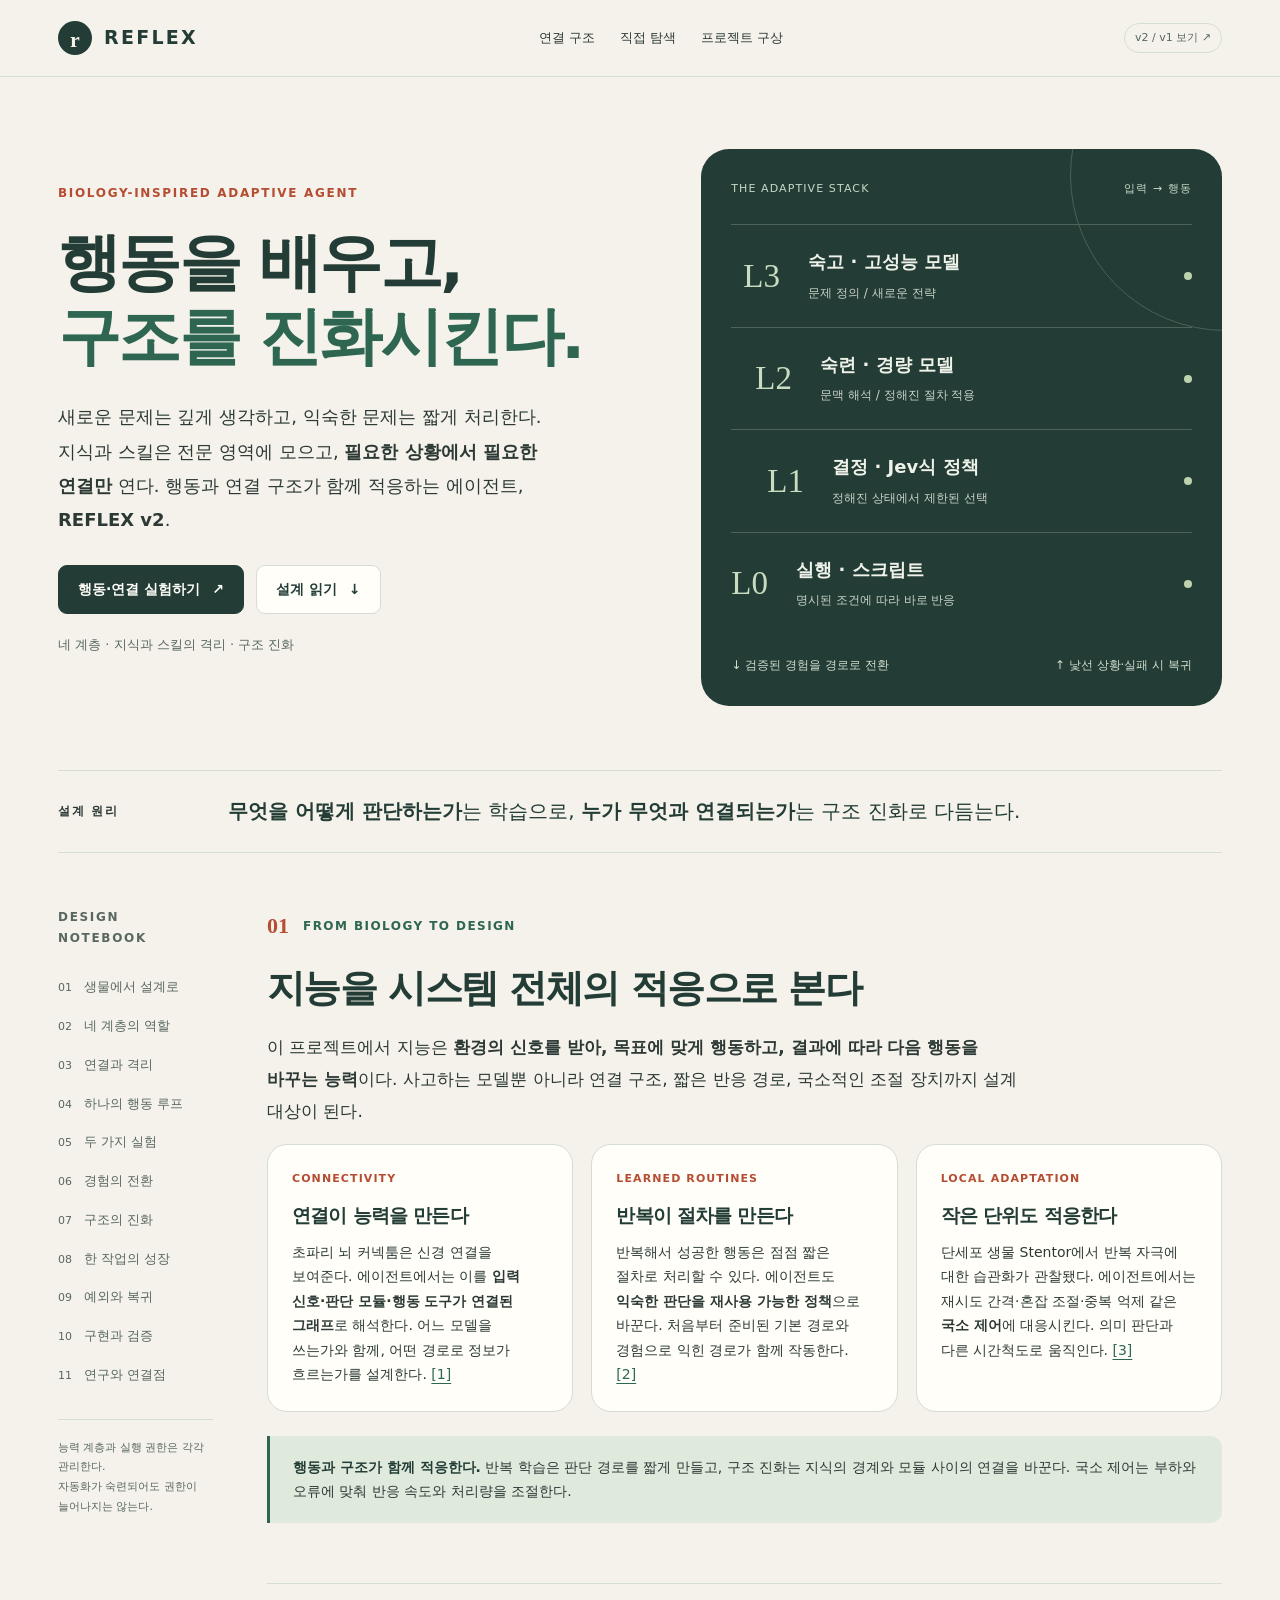
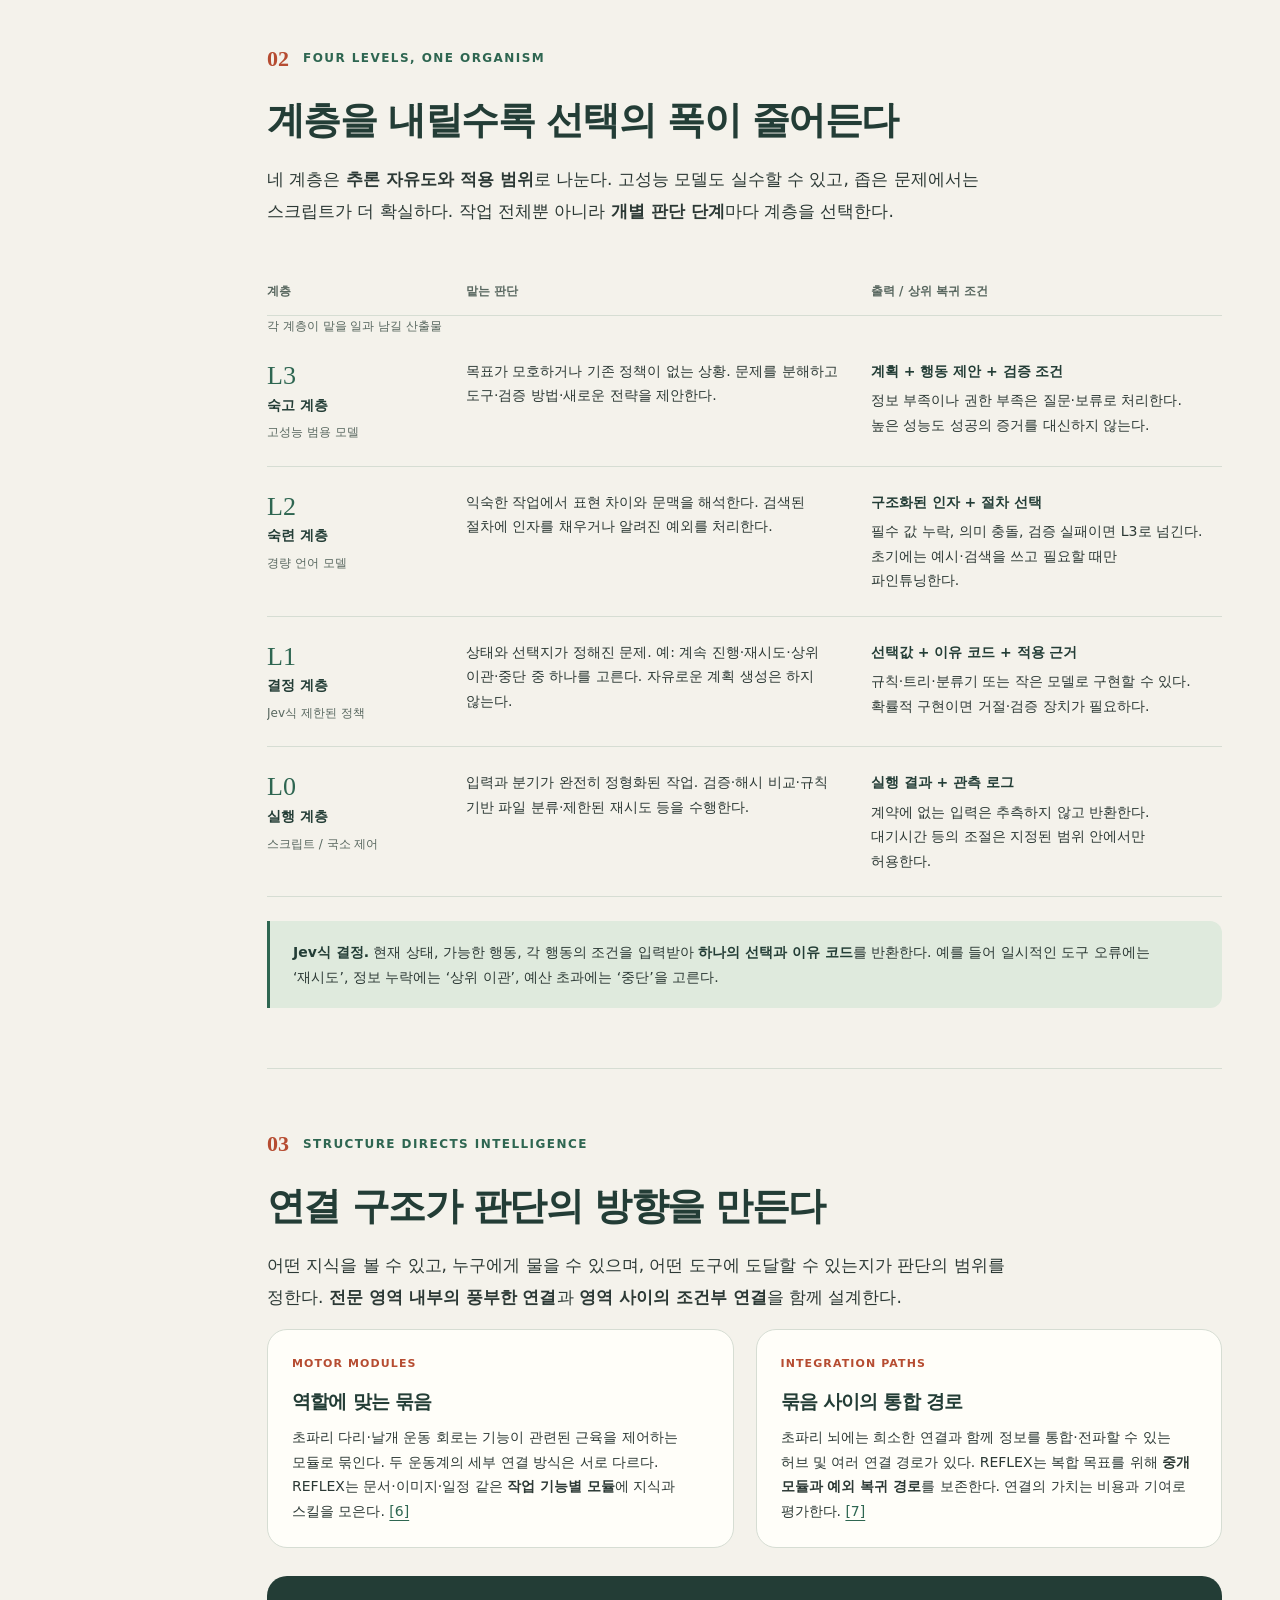
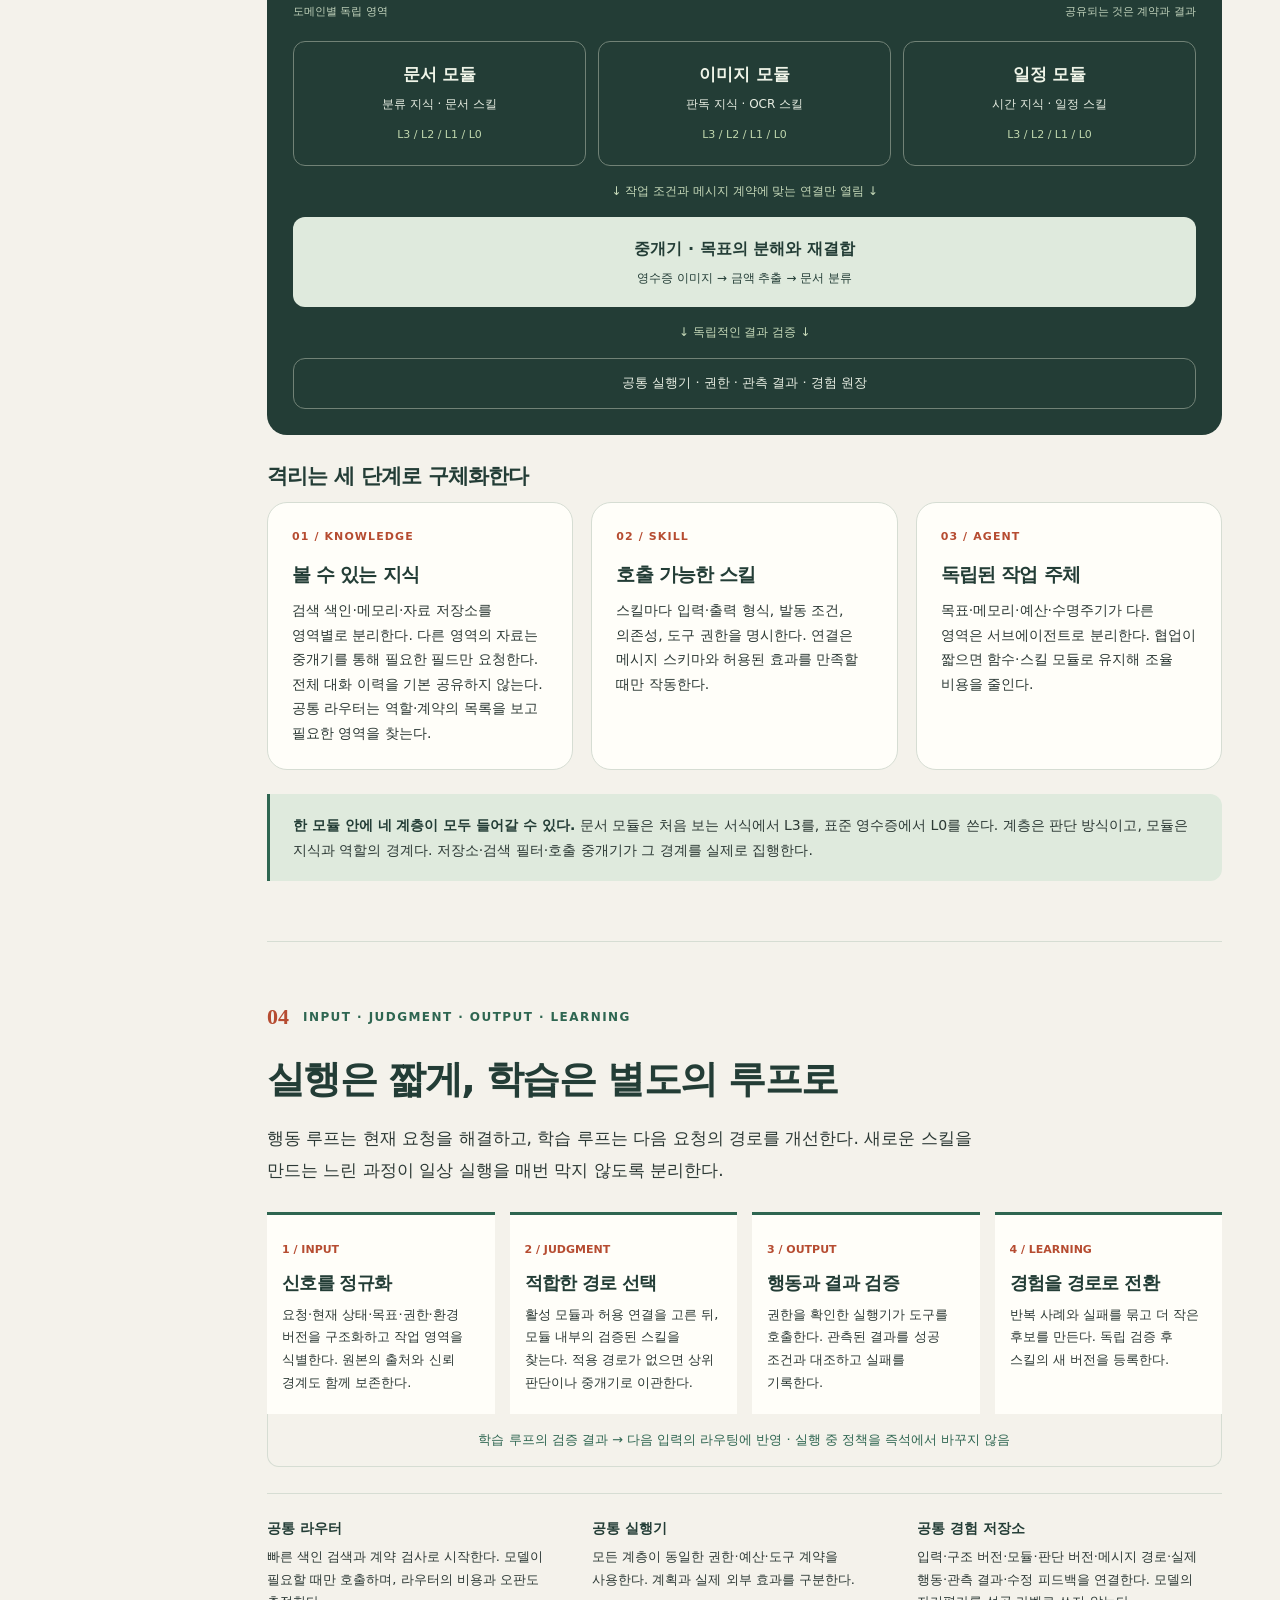
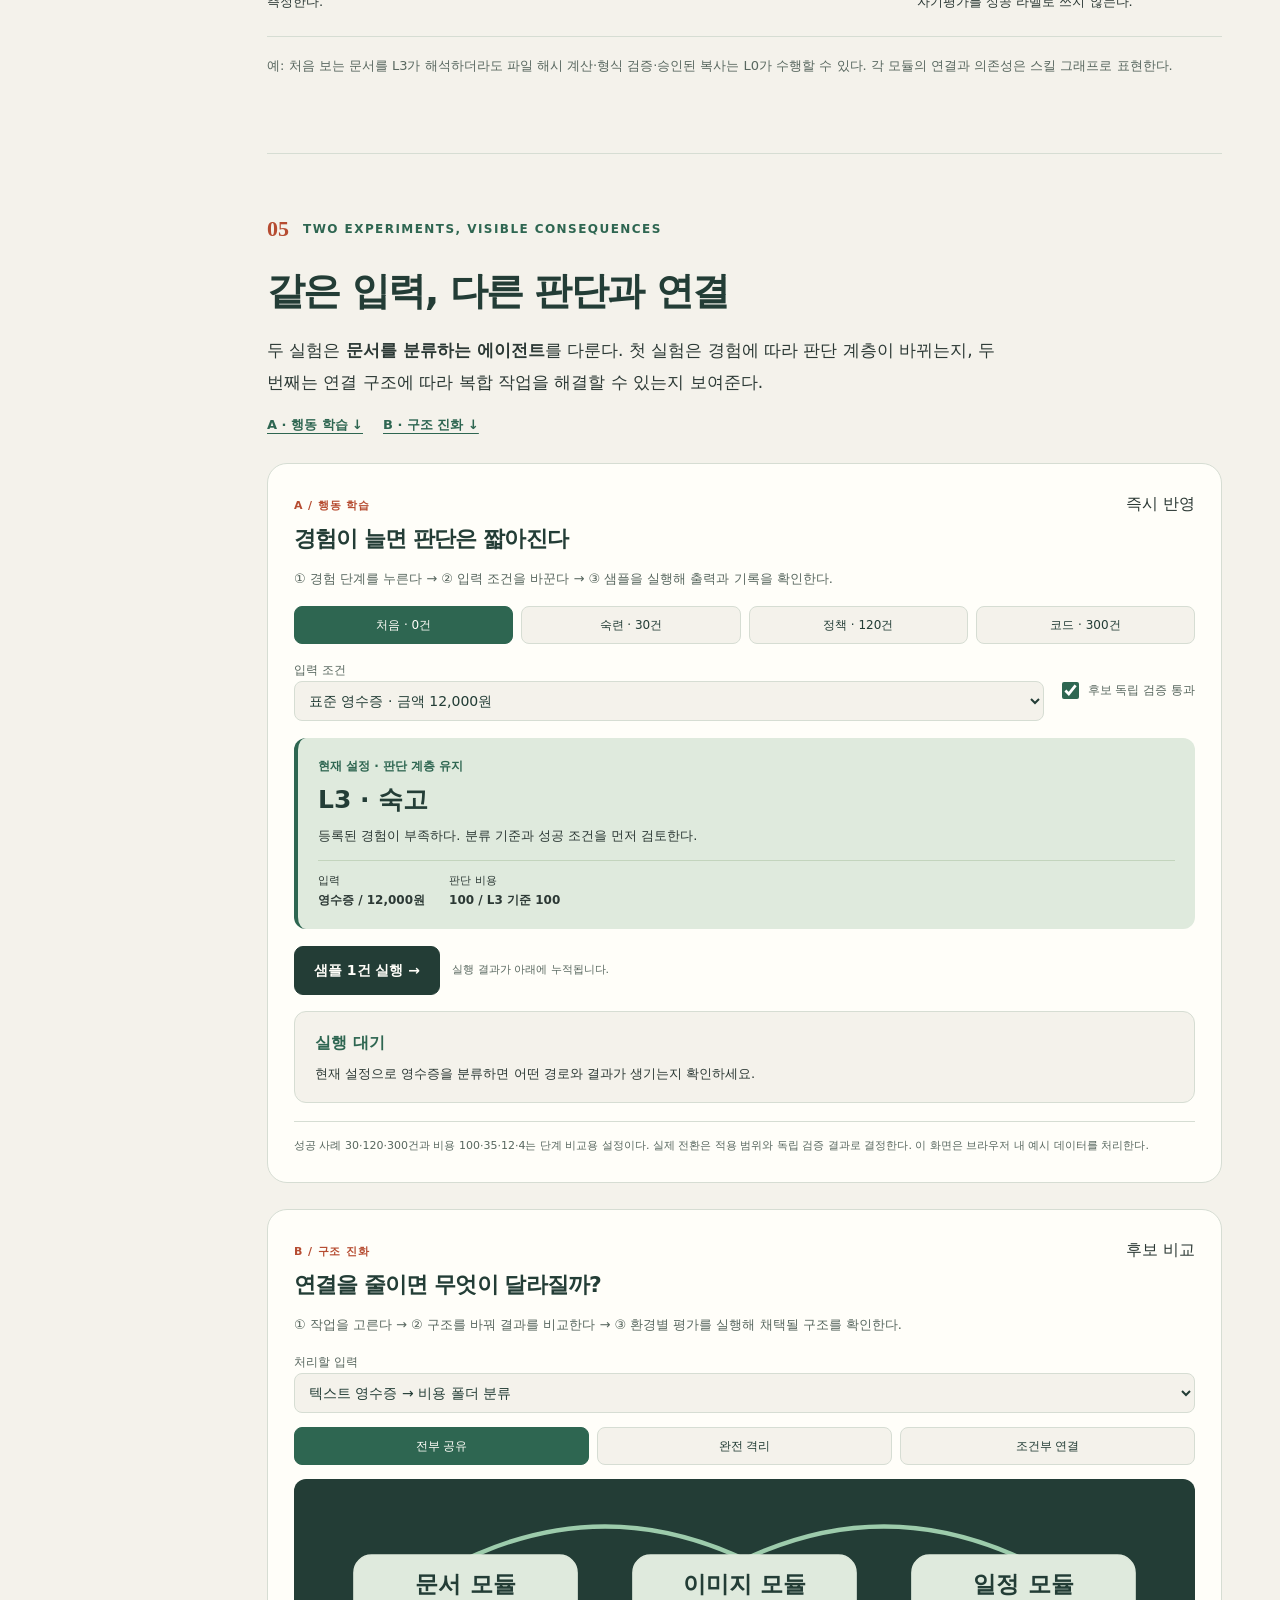
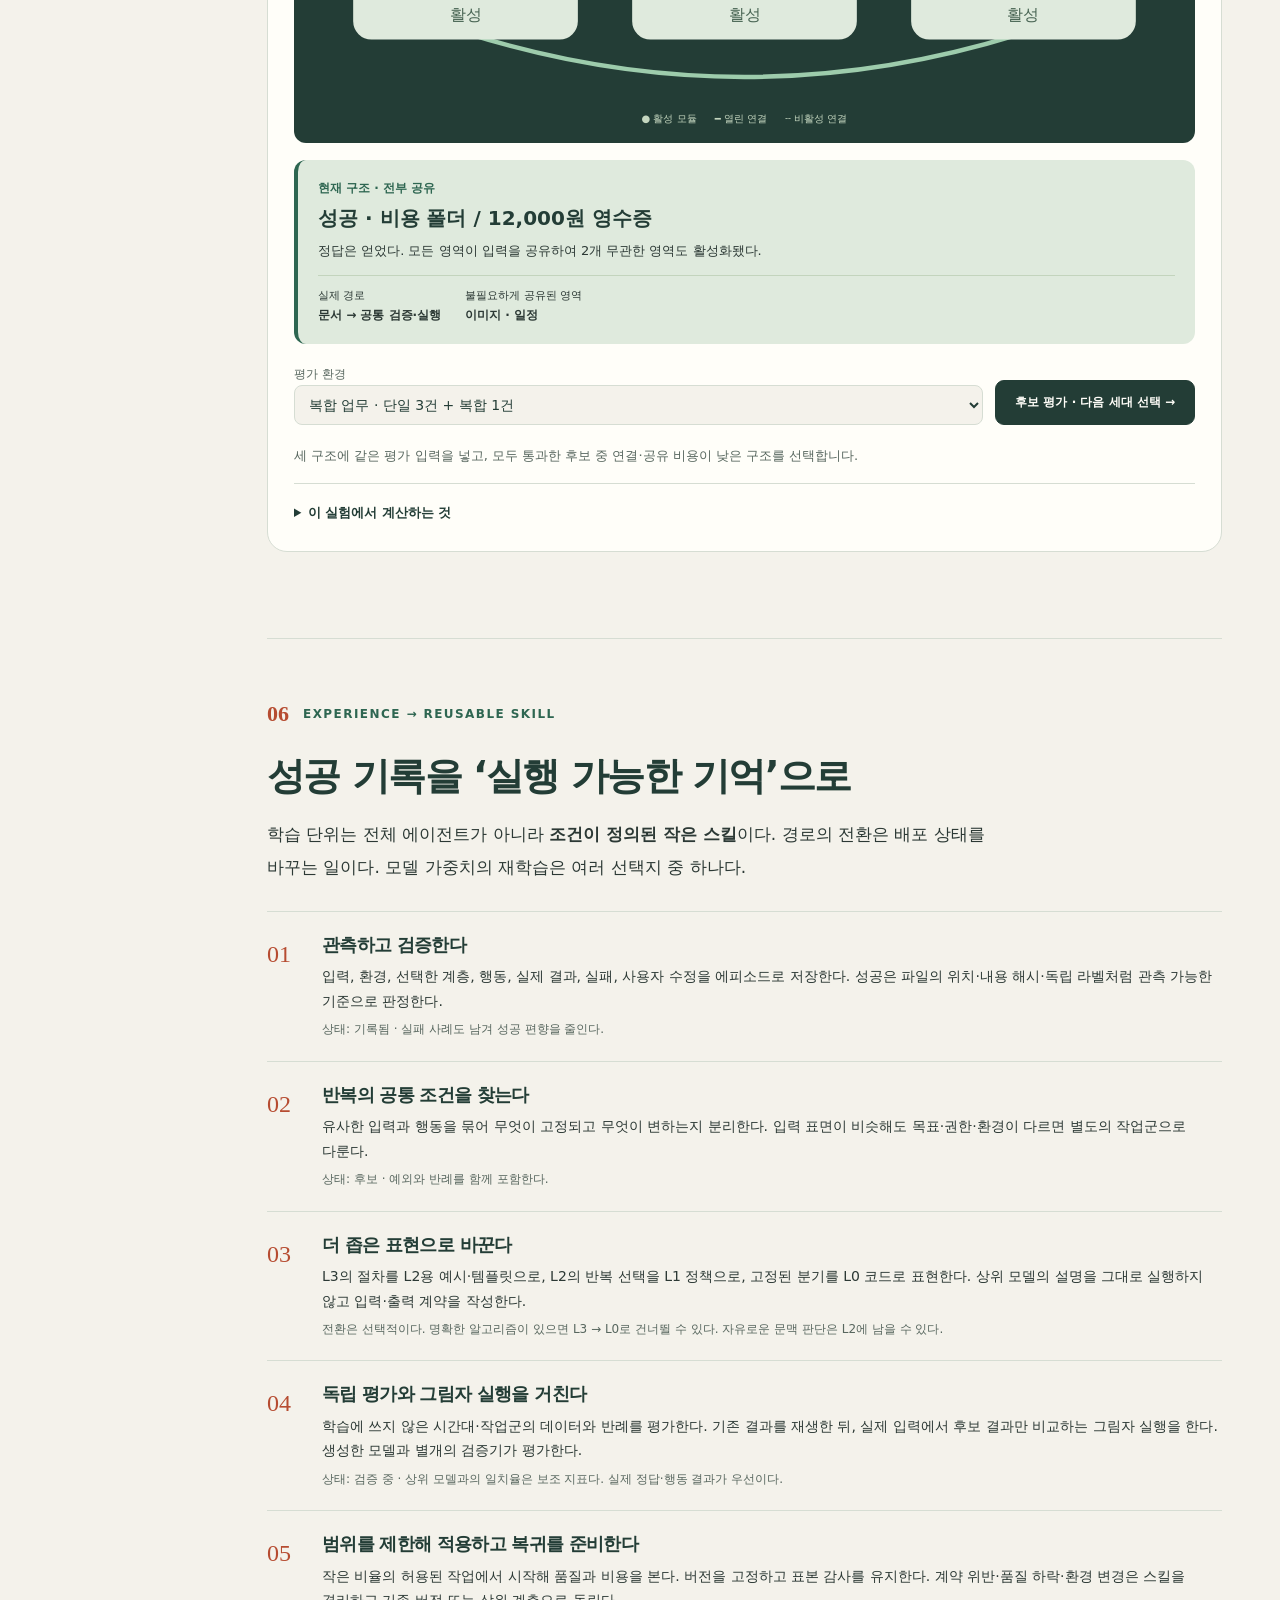
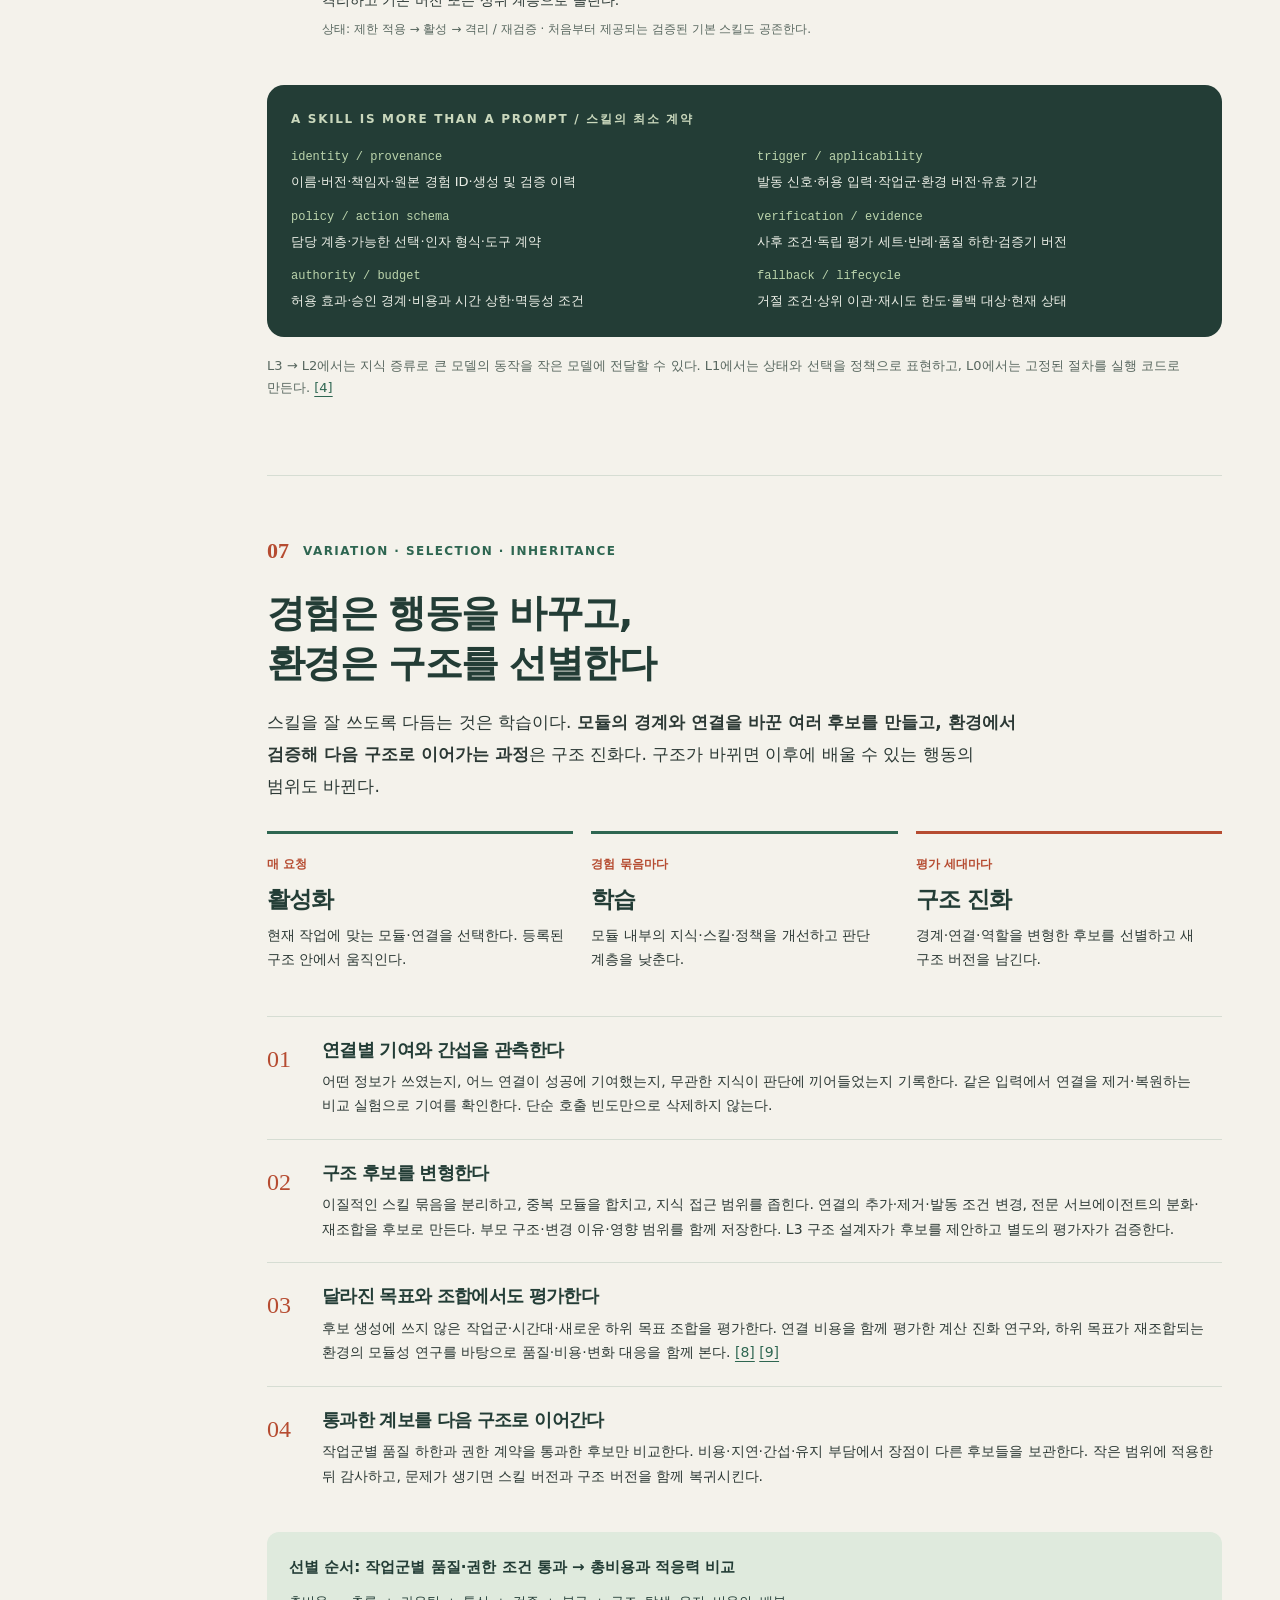
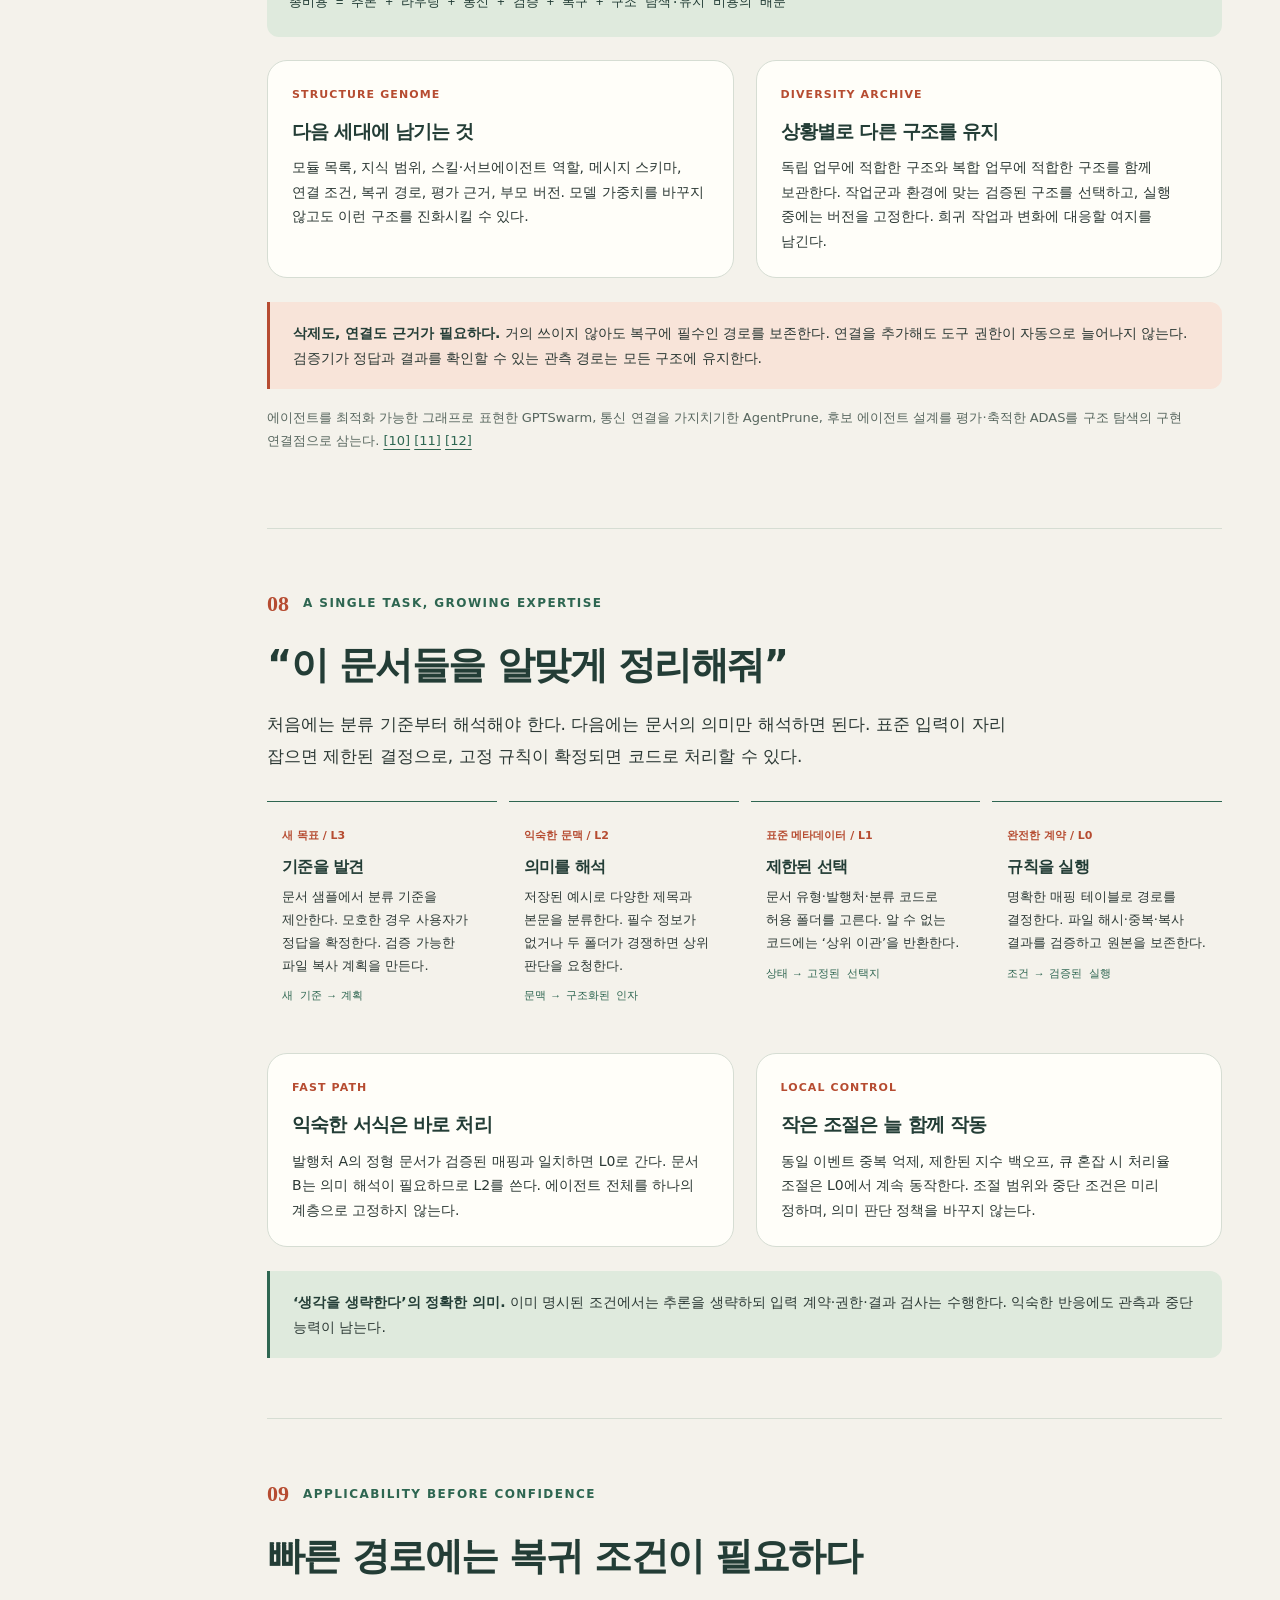
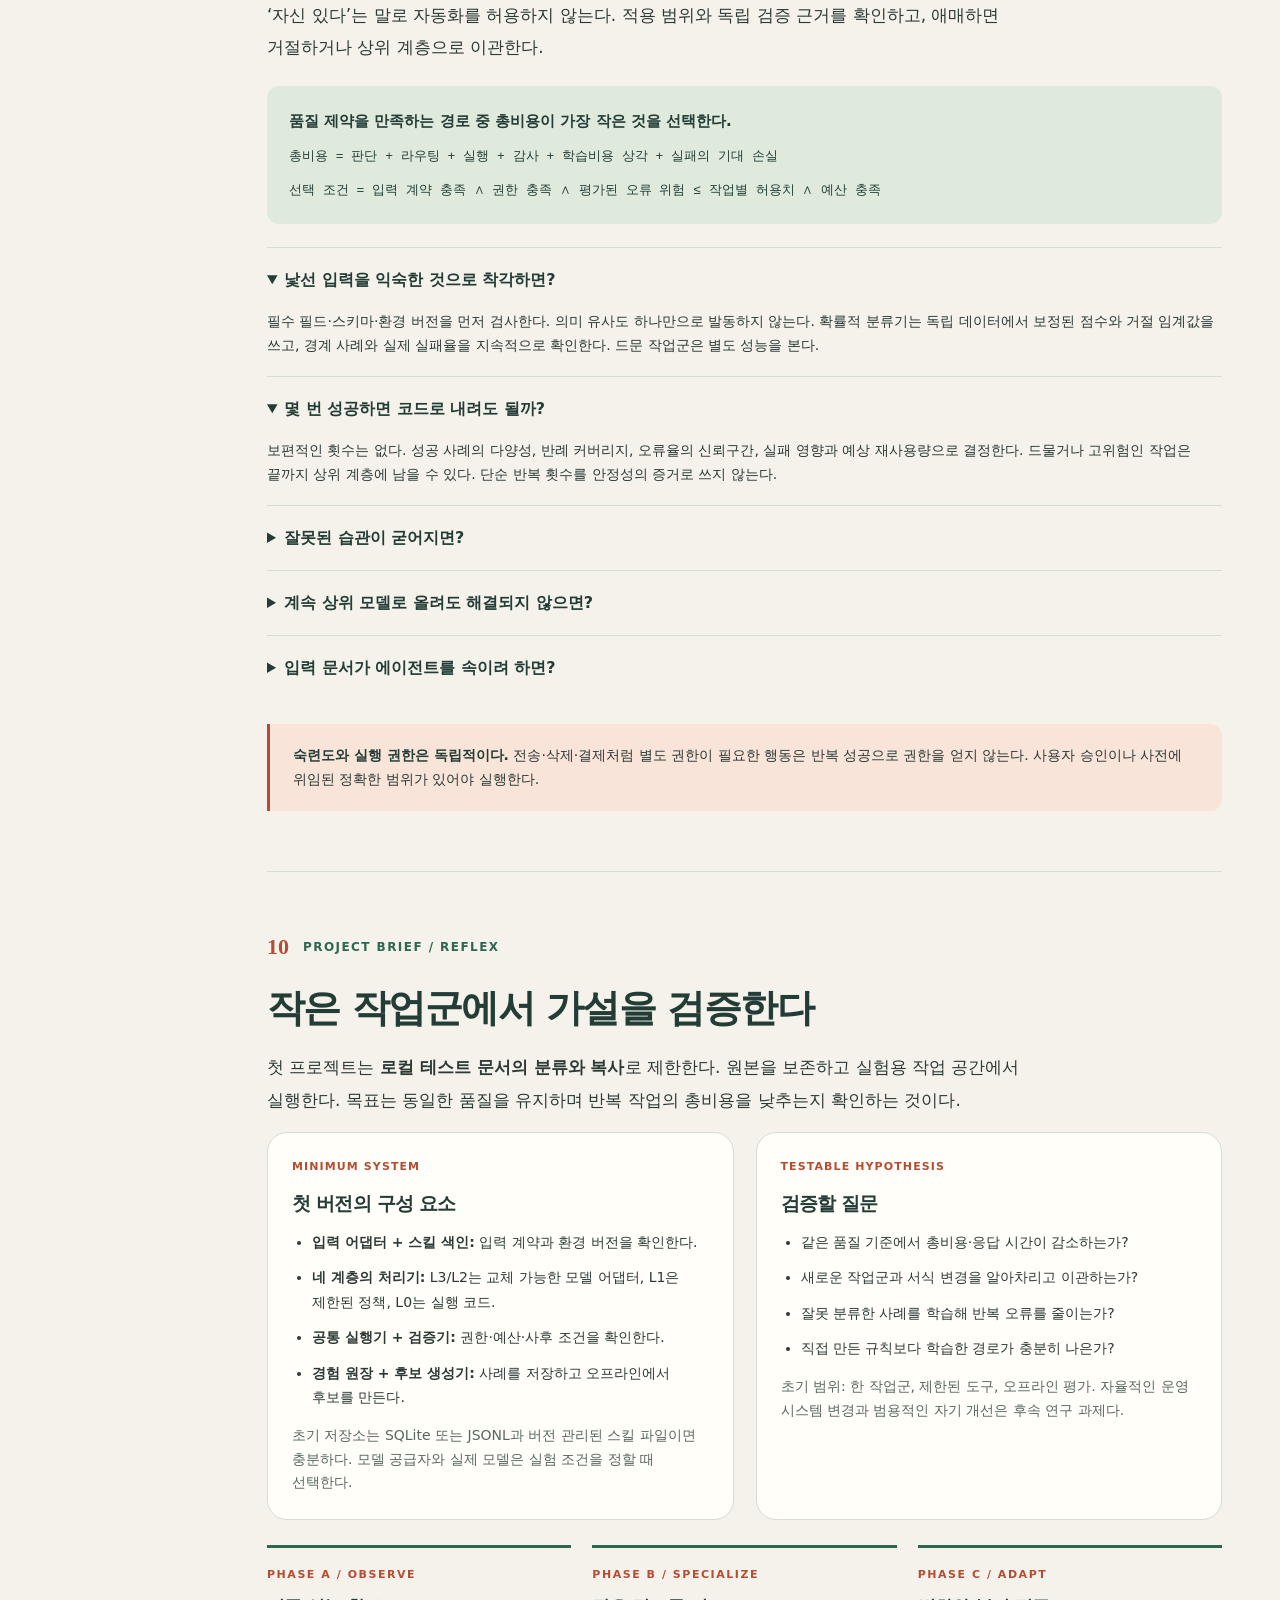
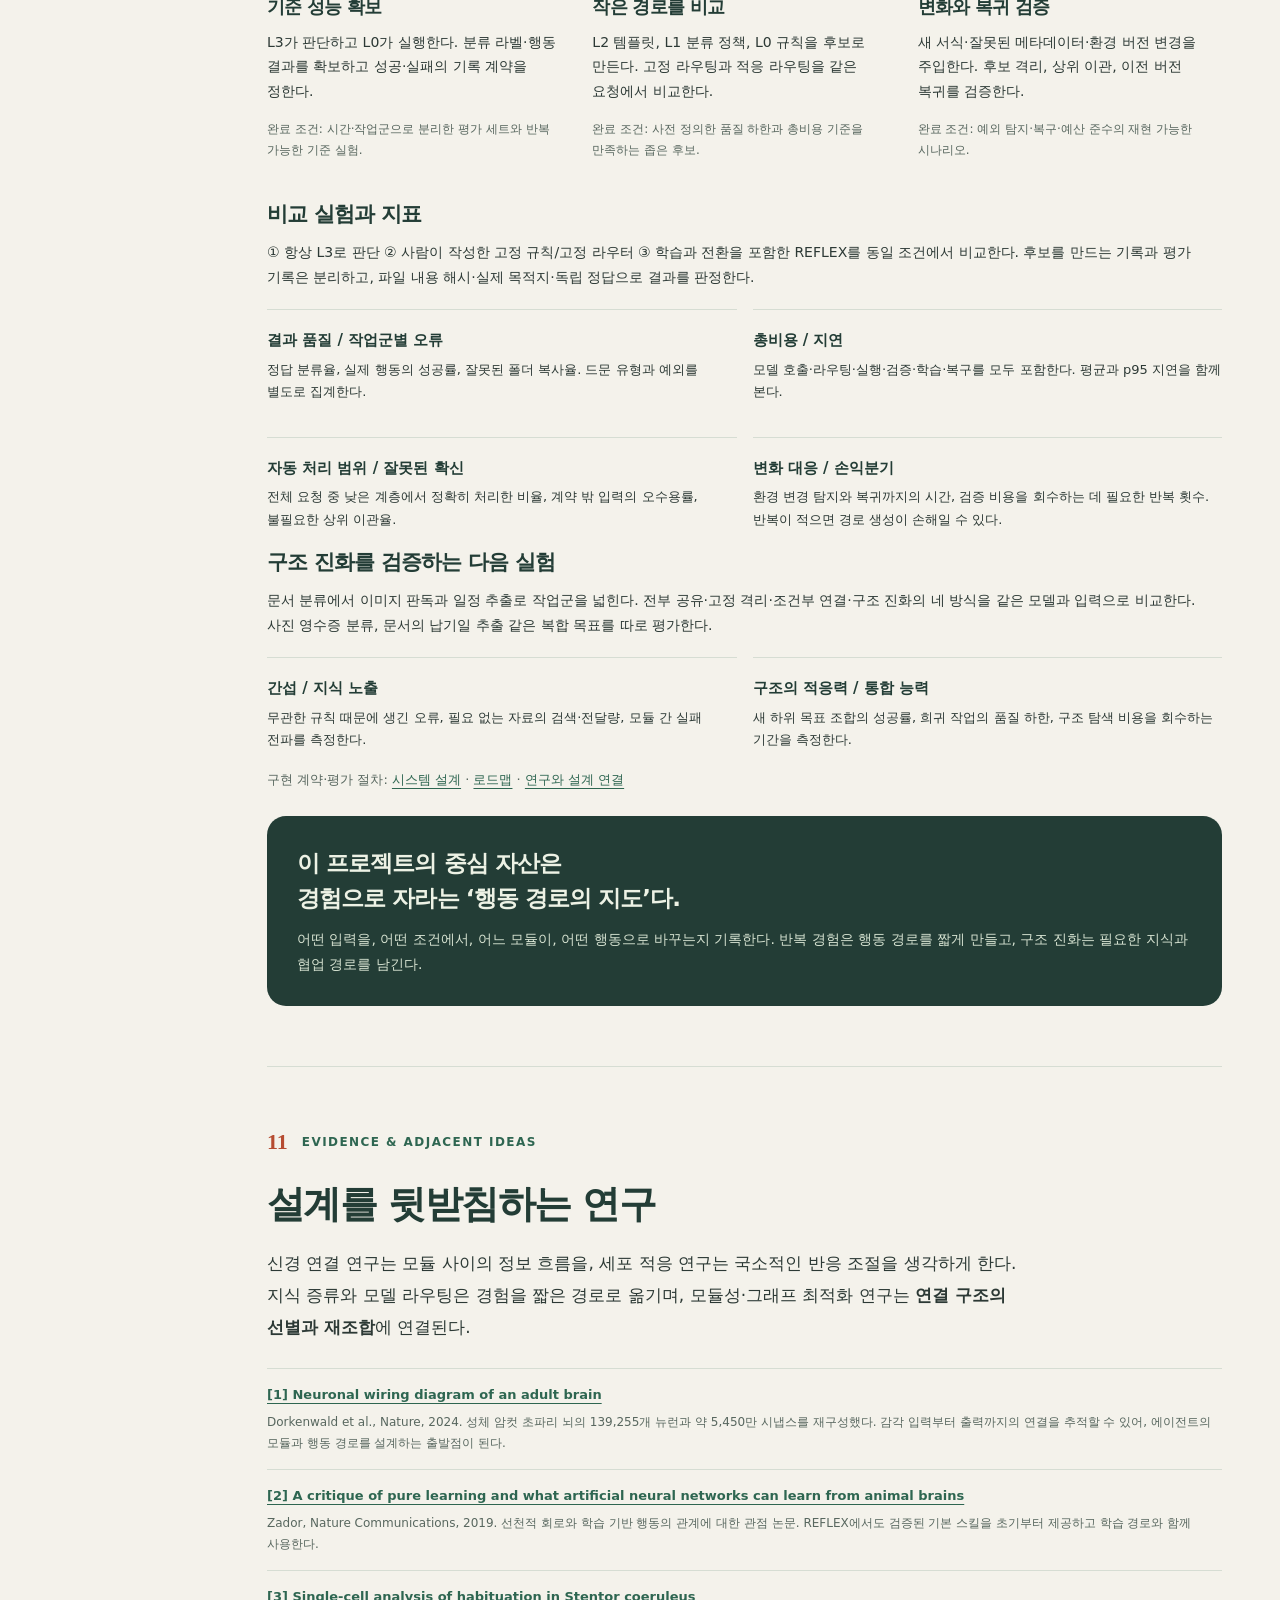
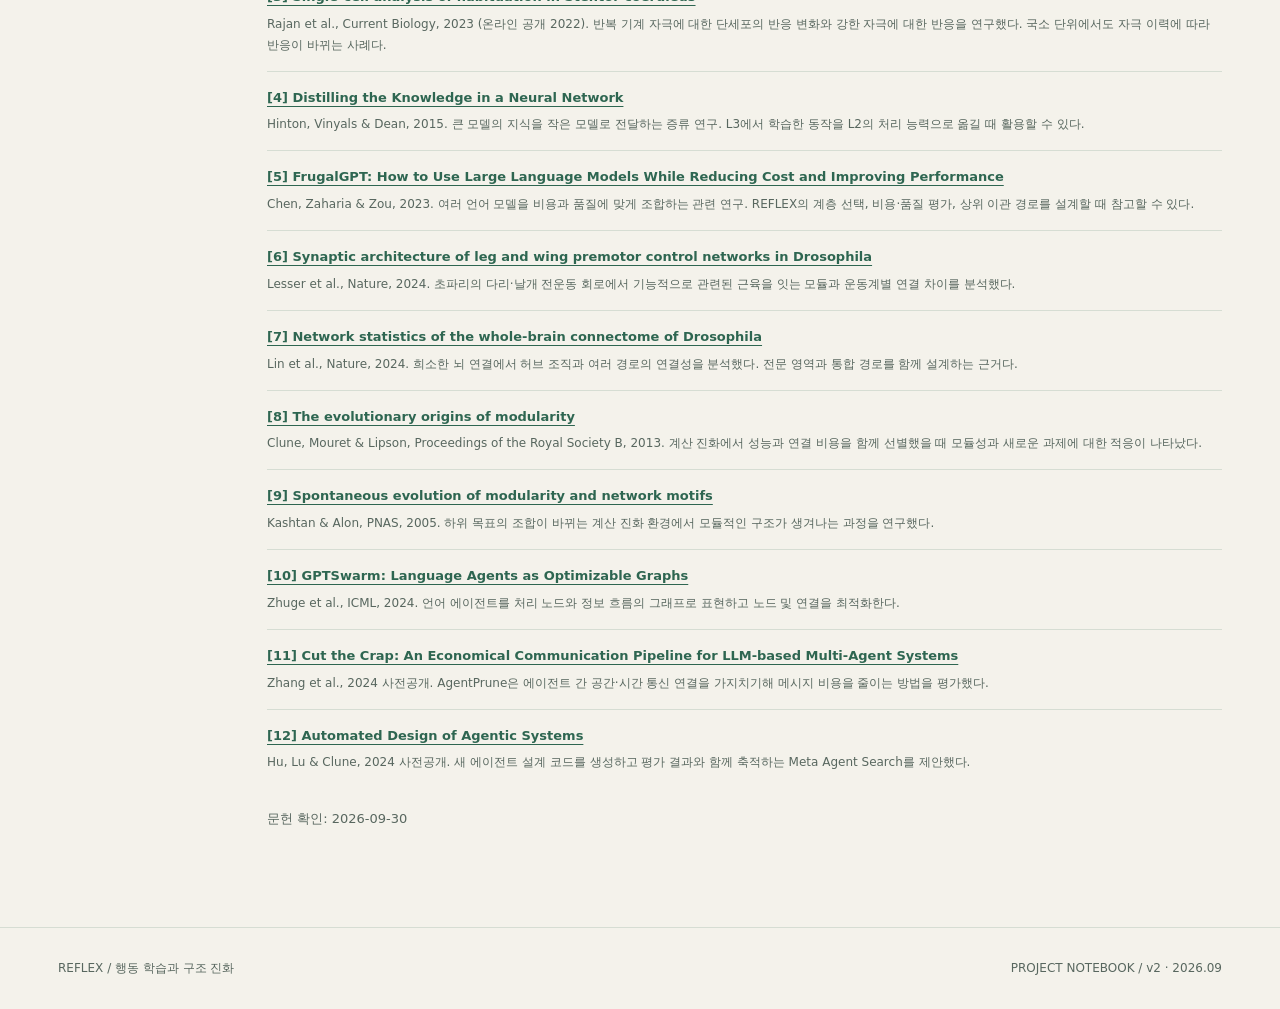
==== index.html @ de865487 "Add REFLEX Pages root redirect to v2" ====
<!doctype html>
<html lang="ko">
<head>
  <meta charset="utf-8">
  <meta name="viewport" content="width=device-width, initial-scale=1">
  <meta http-equiv="refresh" content="0; url=versions/v2/">
  <meta name="description" content="REFLEX v2 — 행동을 배우고 구조를 진화시키는 에이전트 컨셉 문서.">
  <title>REFLEX Agent Concept</title>
</head>
<body>
  <main>
    <h1>REFLEX Agent Concept</h1>
    <p>REFLEX v2 문서로 이동합니다. 자동으로 이동하지 않으면 <a href="versions/v2/">REFLEX v2 문서 열기</a>.</p>
  </main>
</body>
</html>
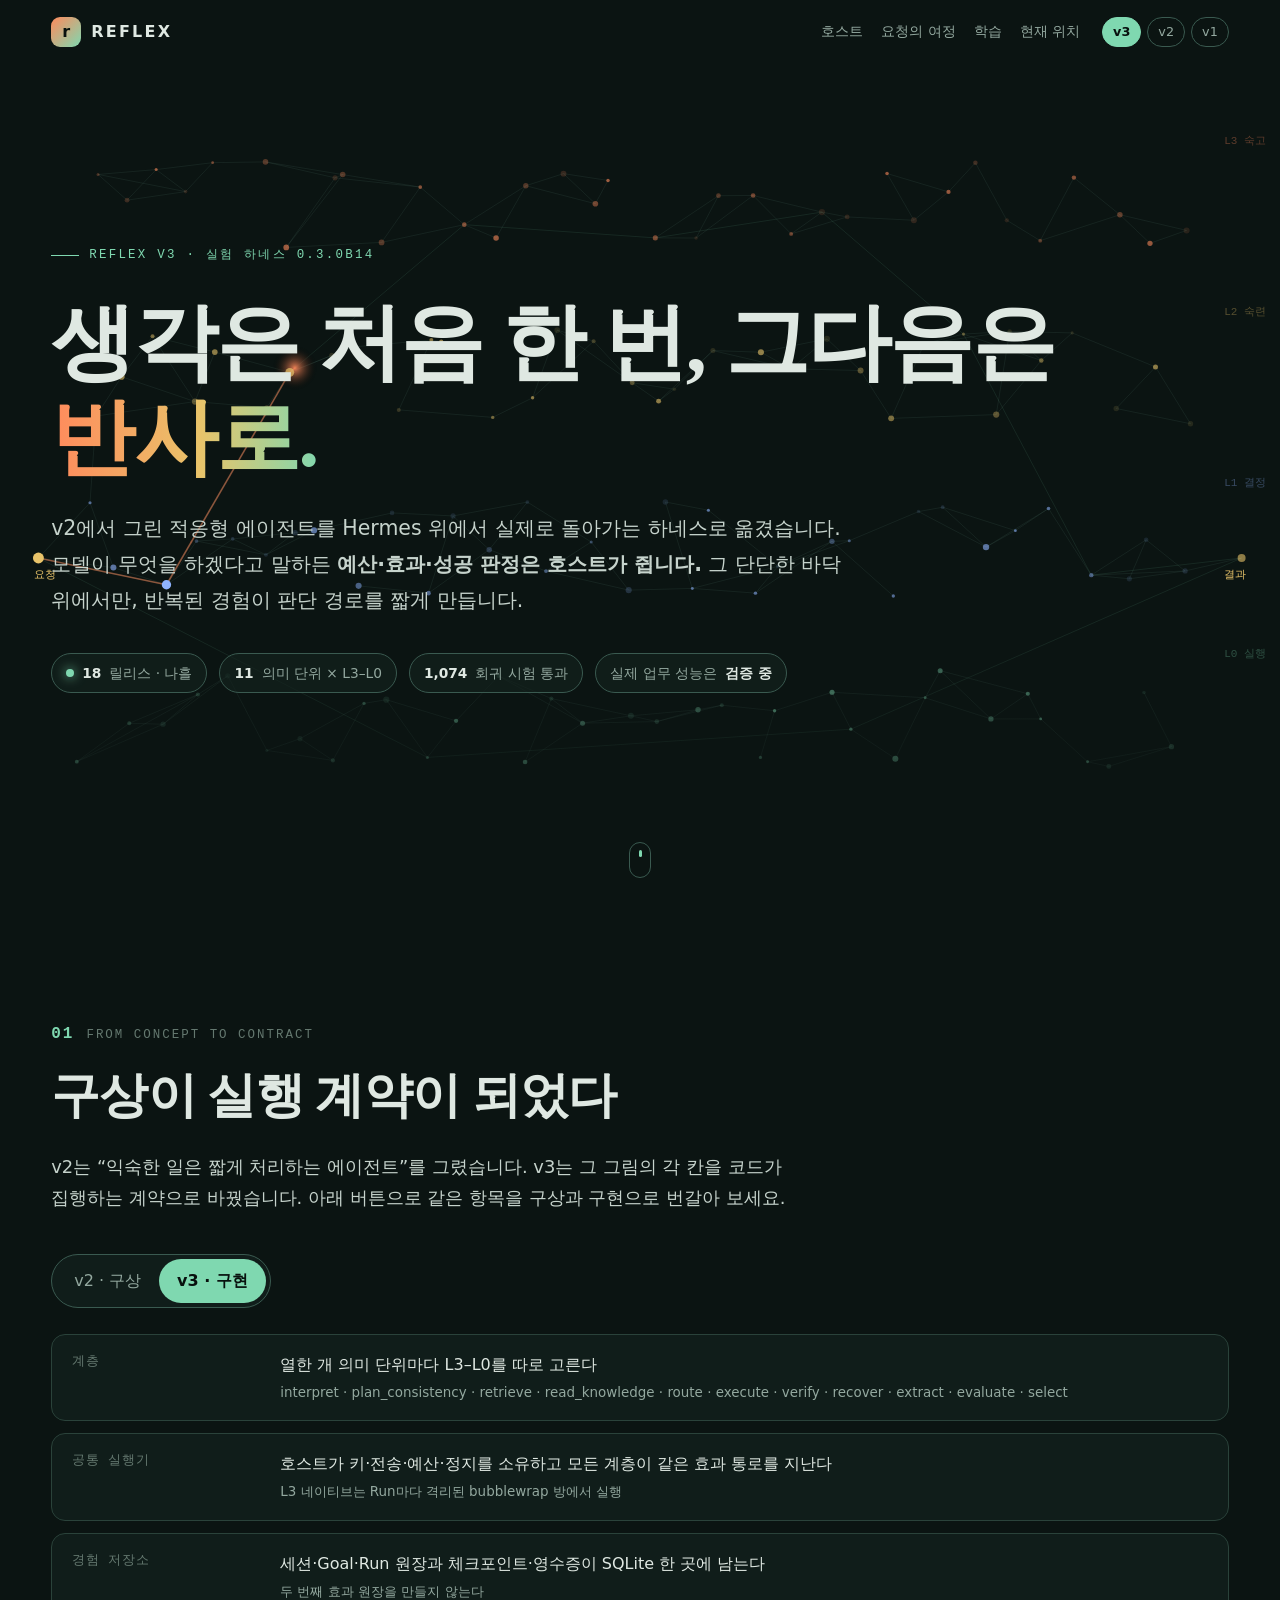
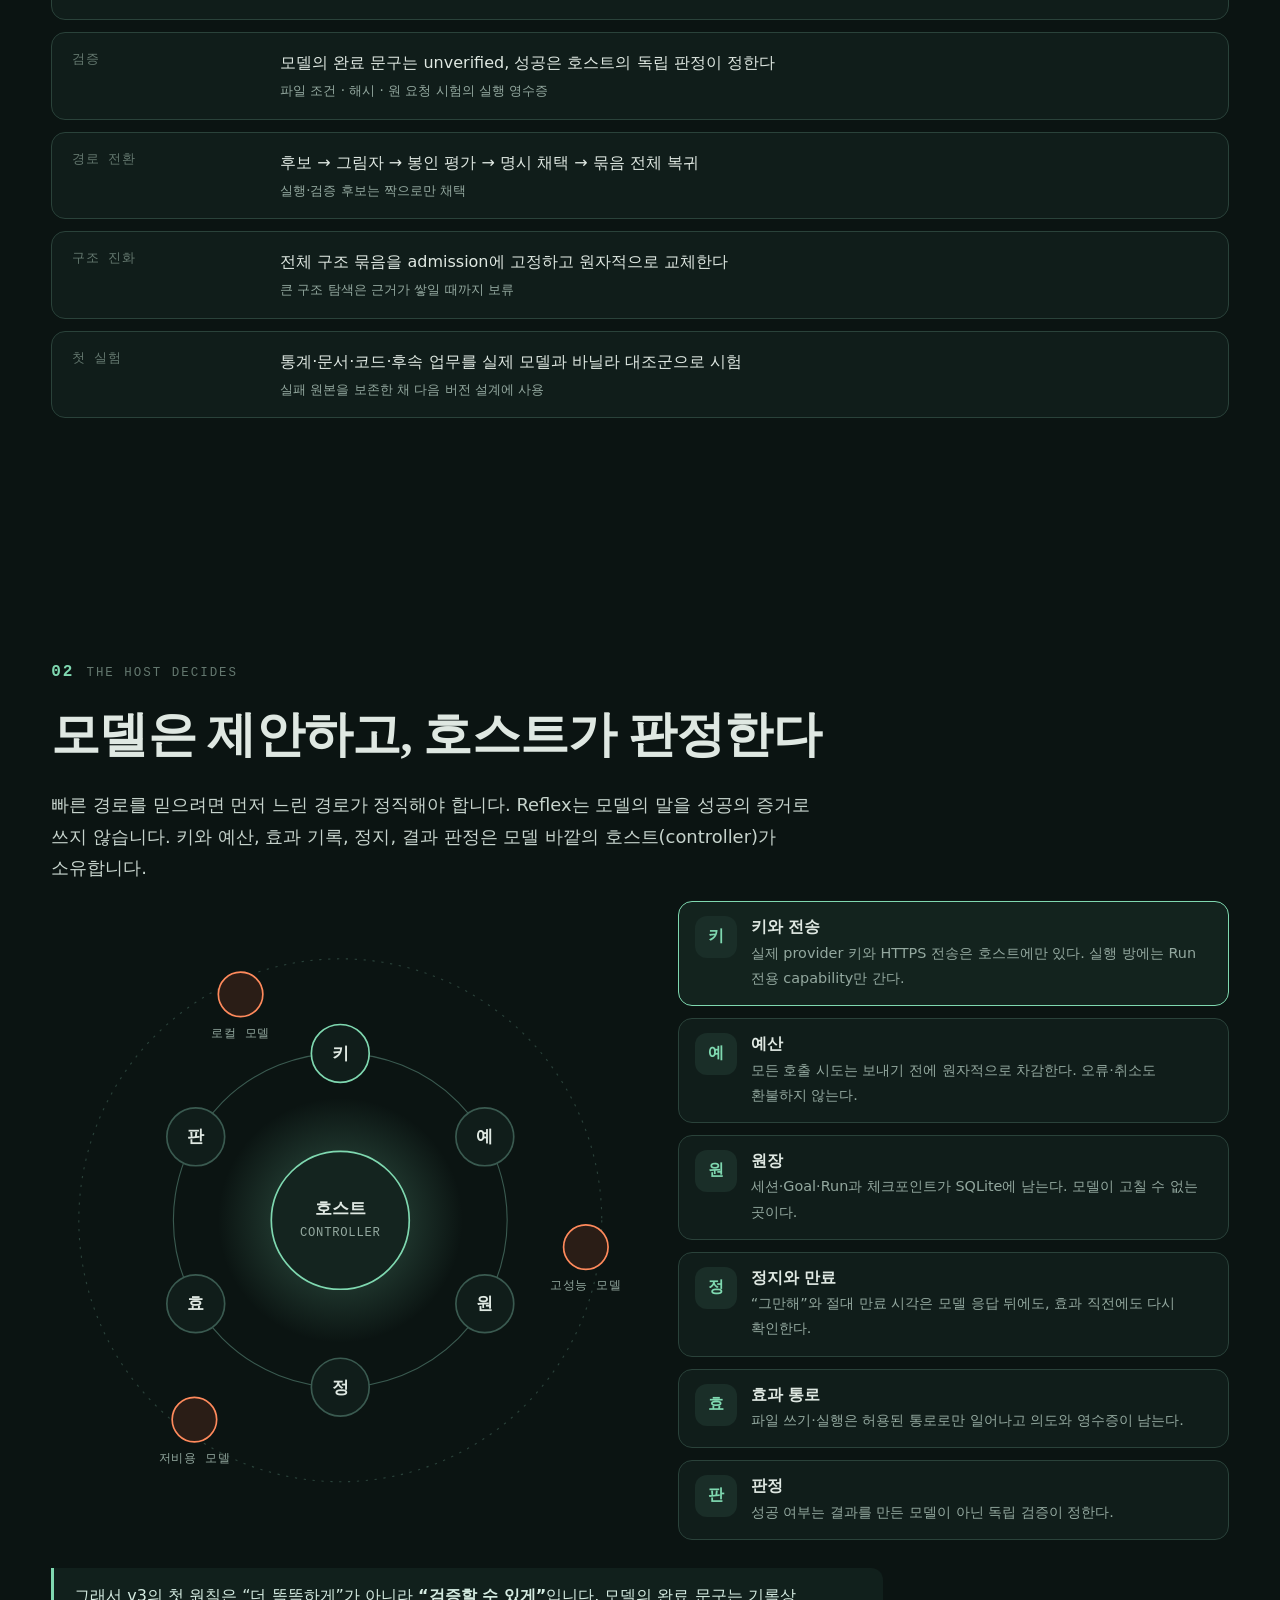
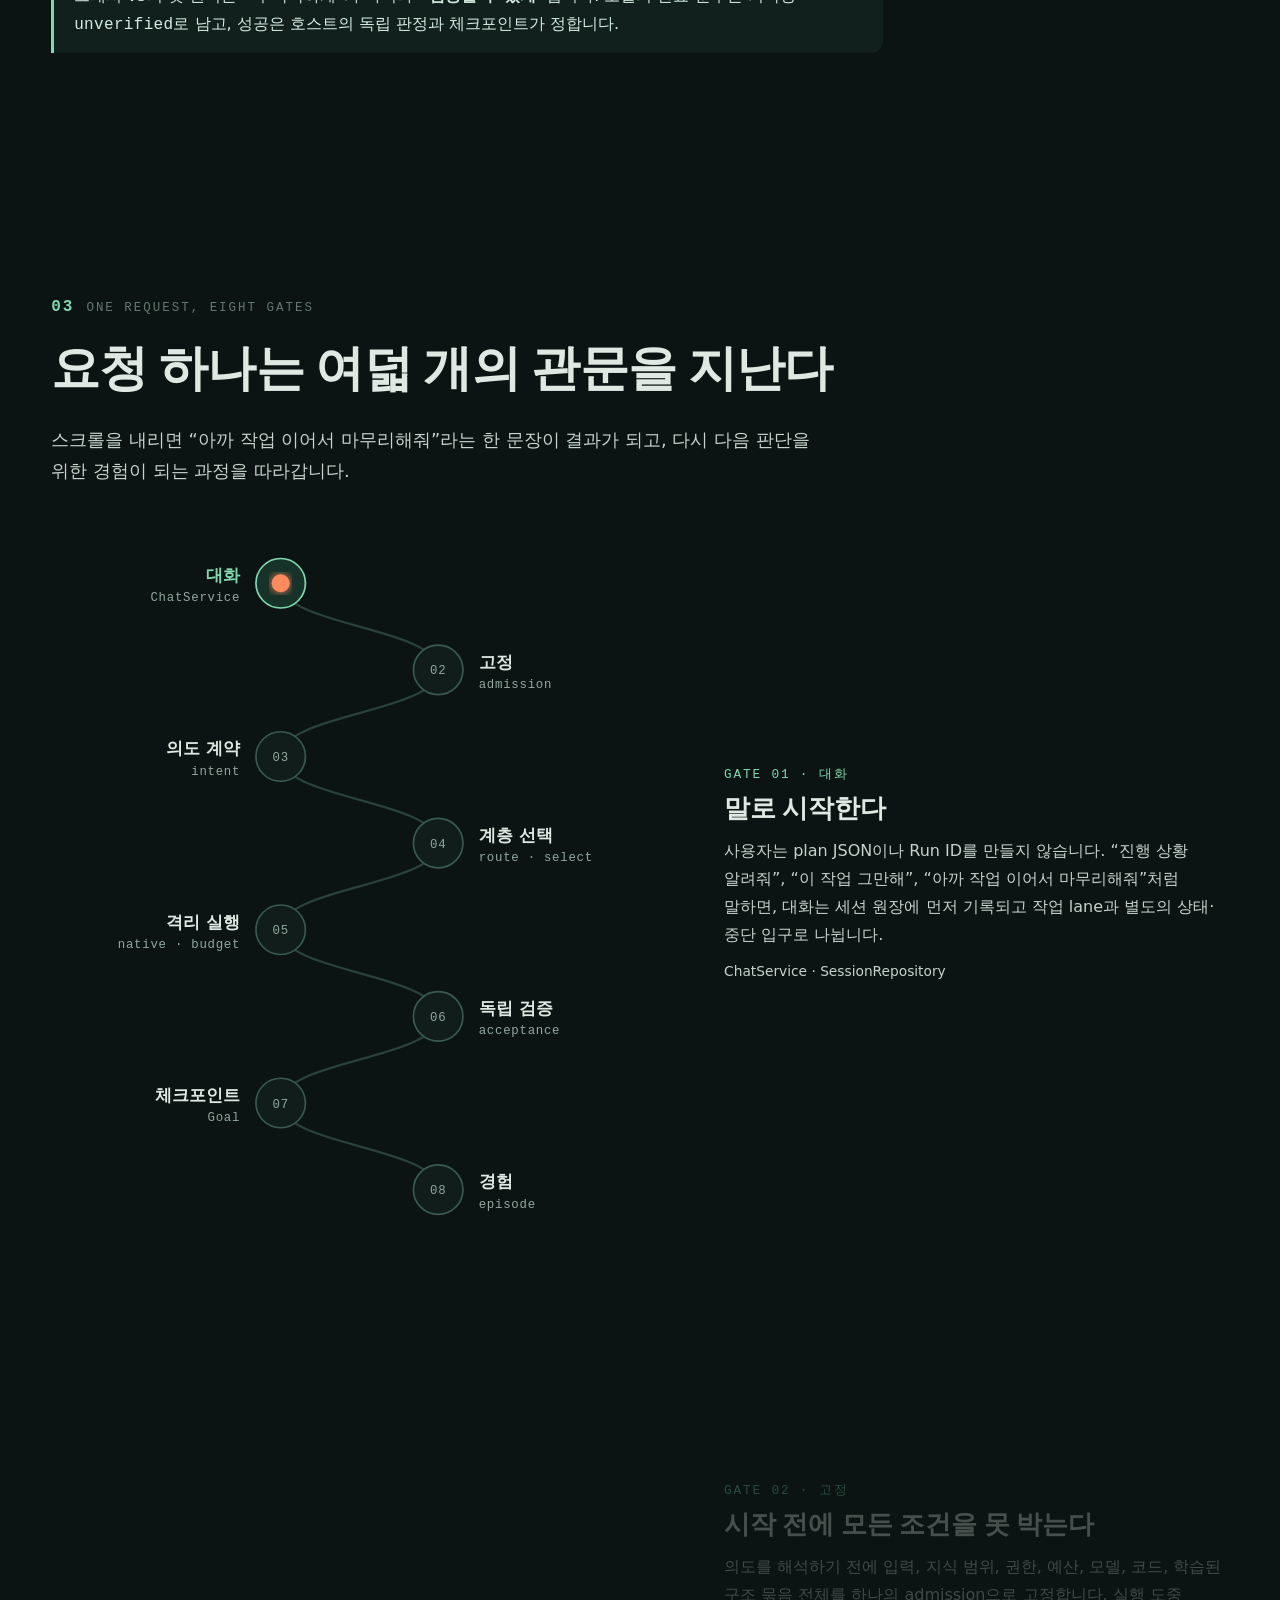
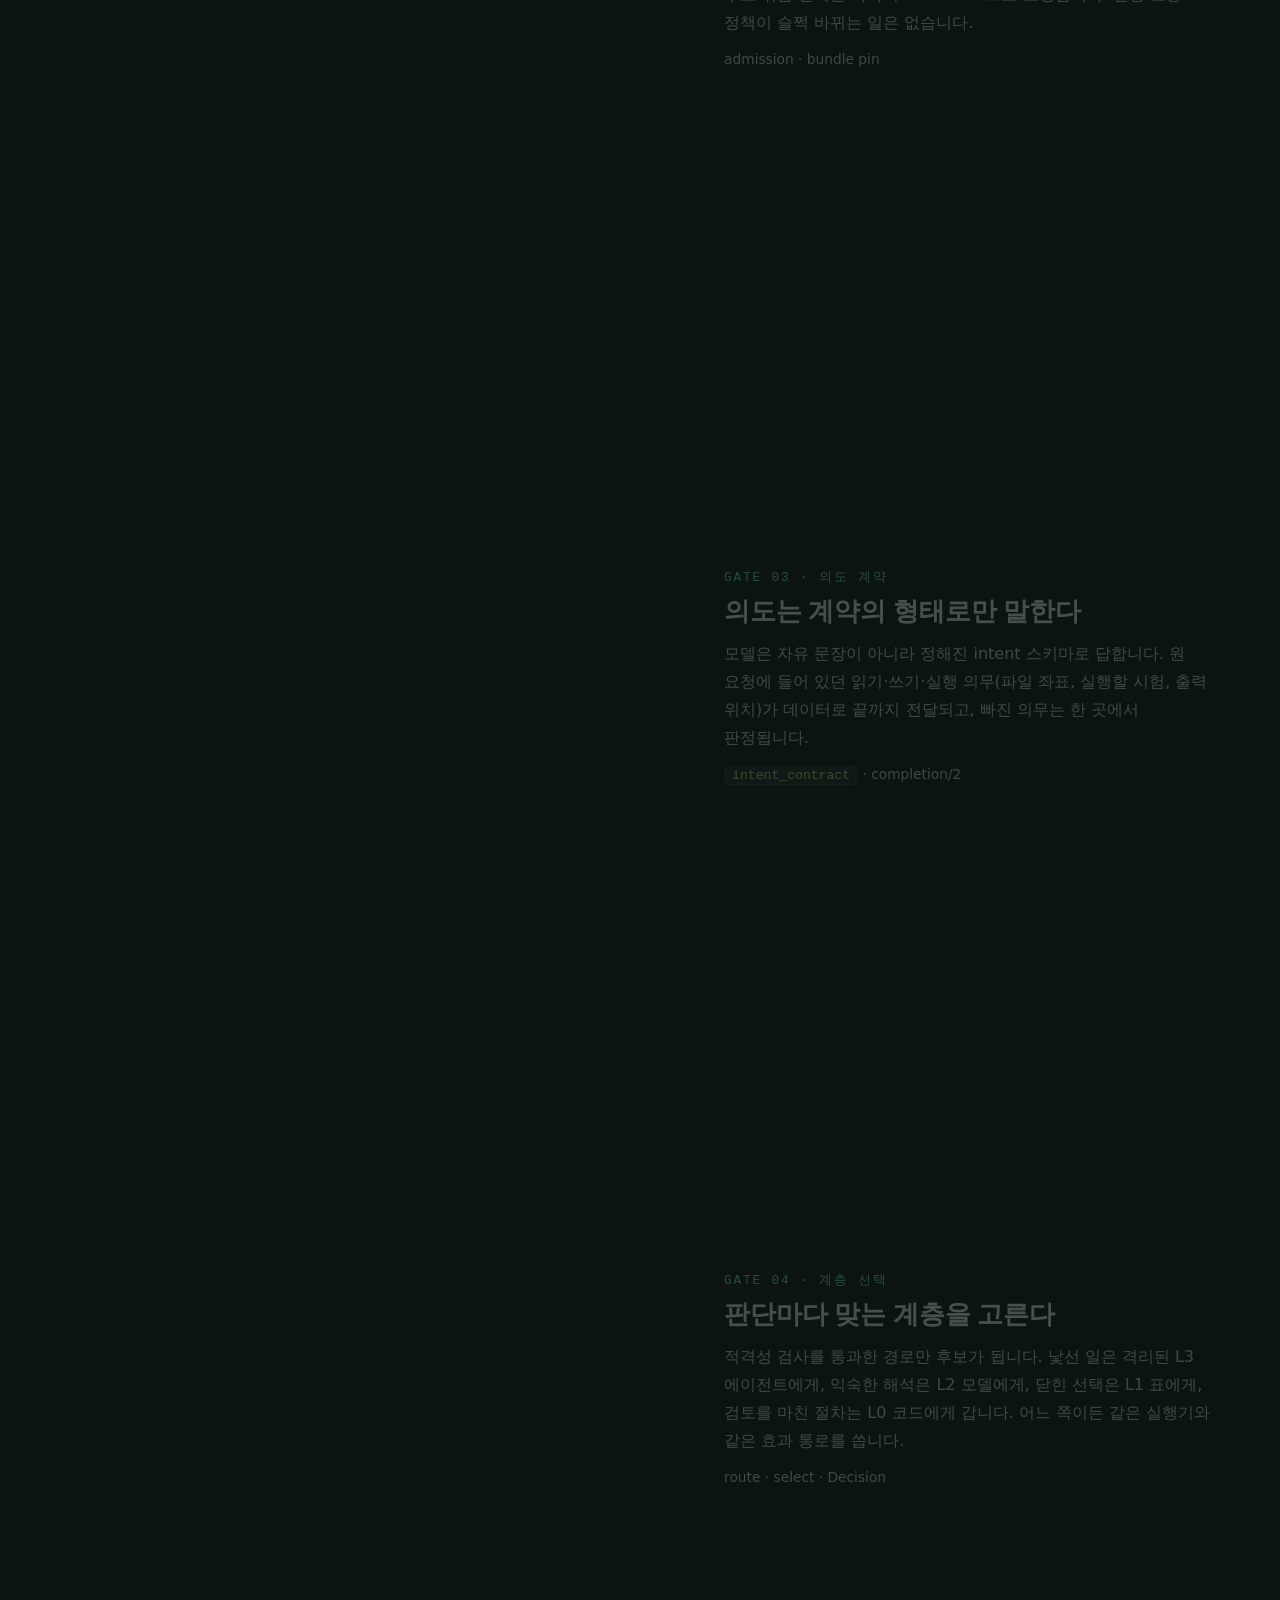
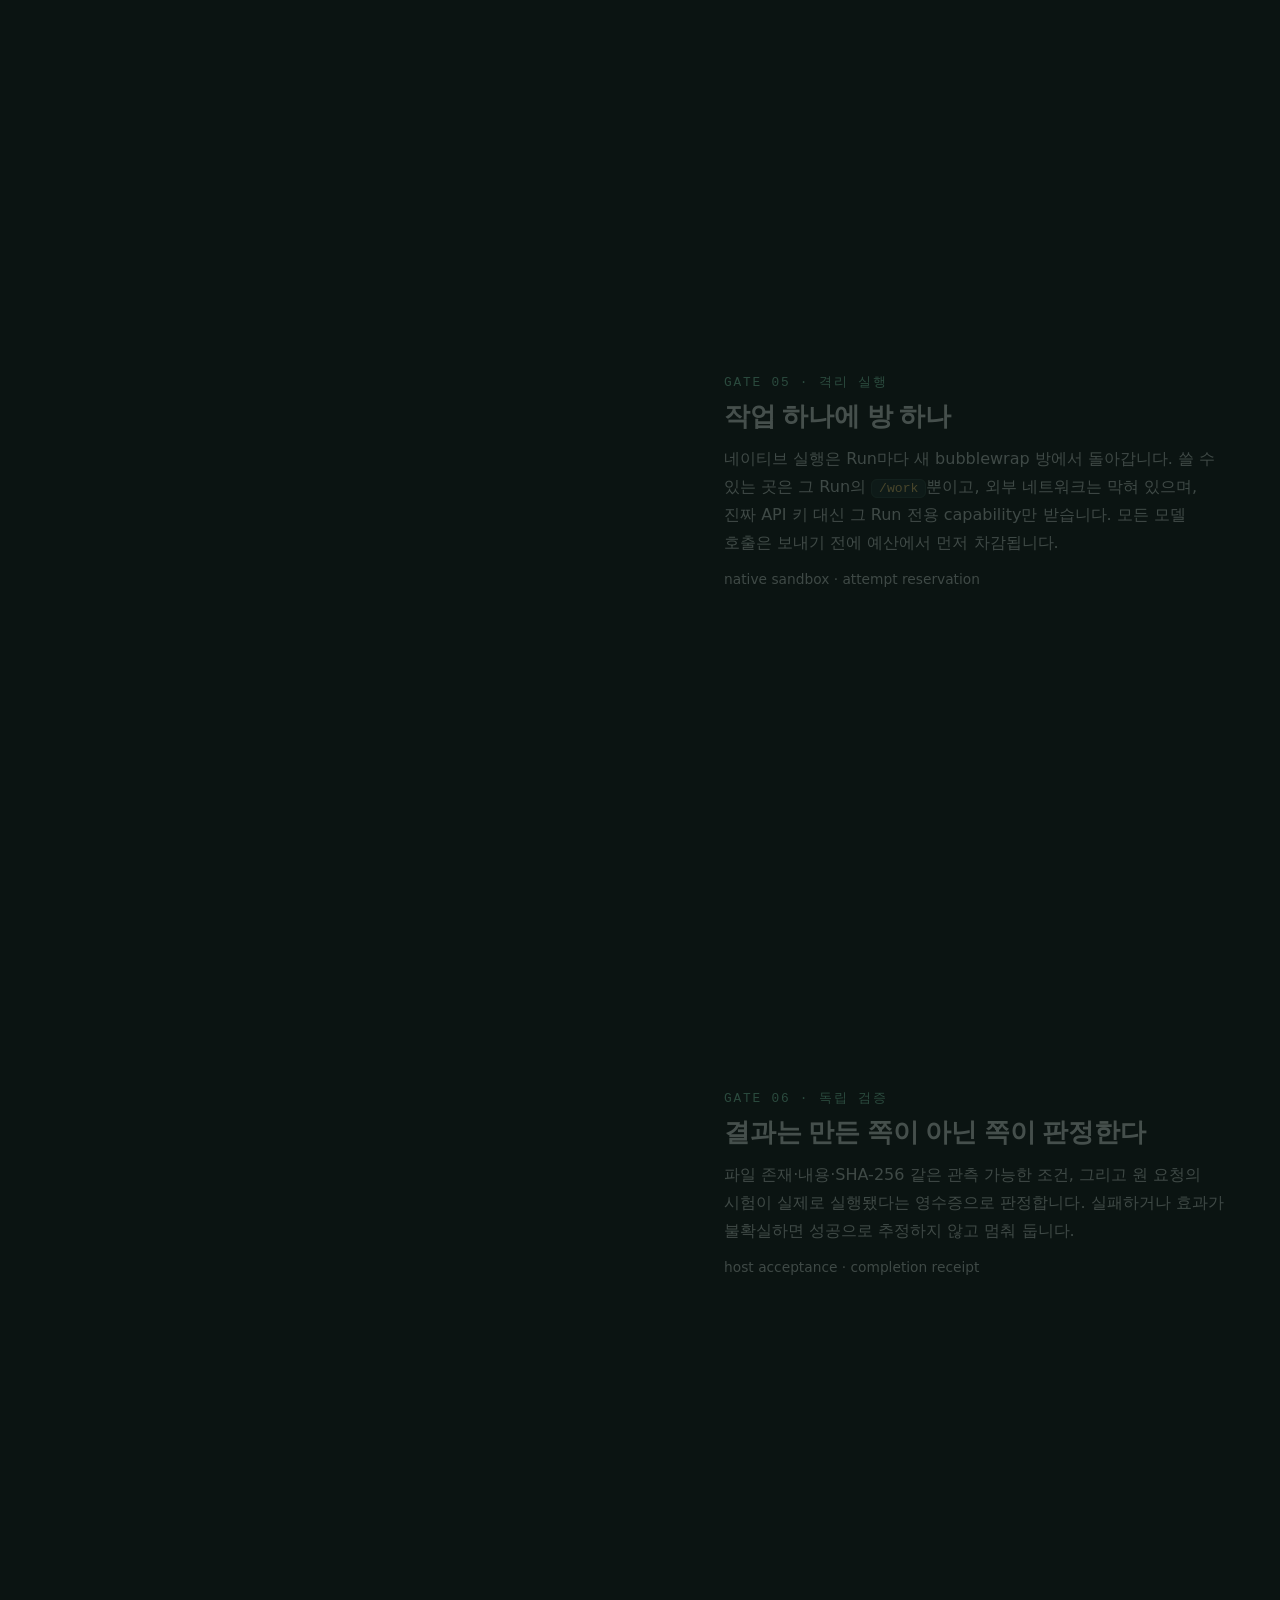
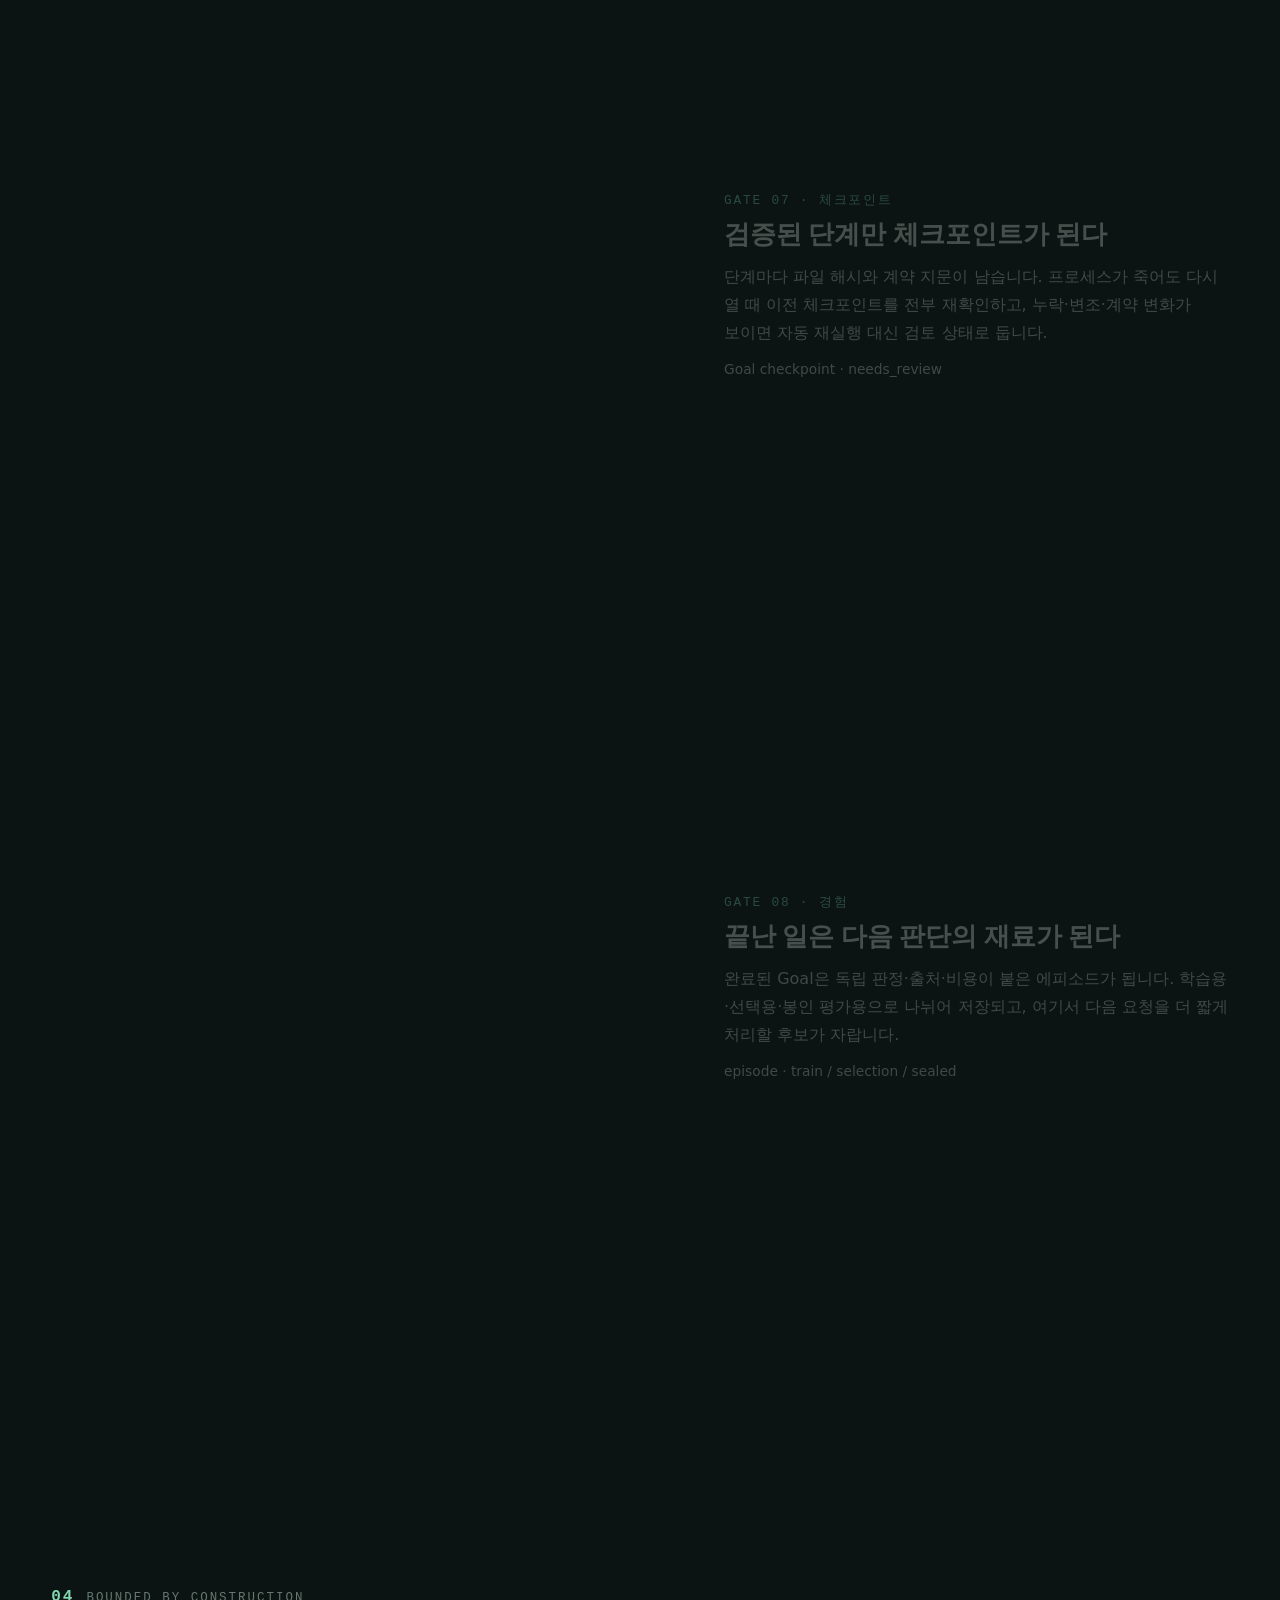
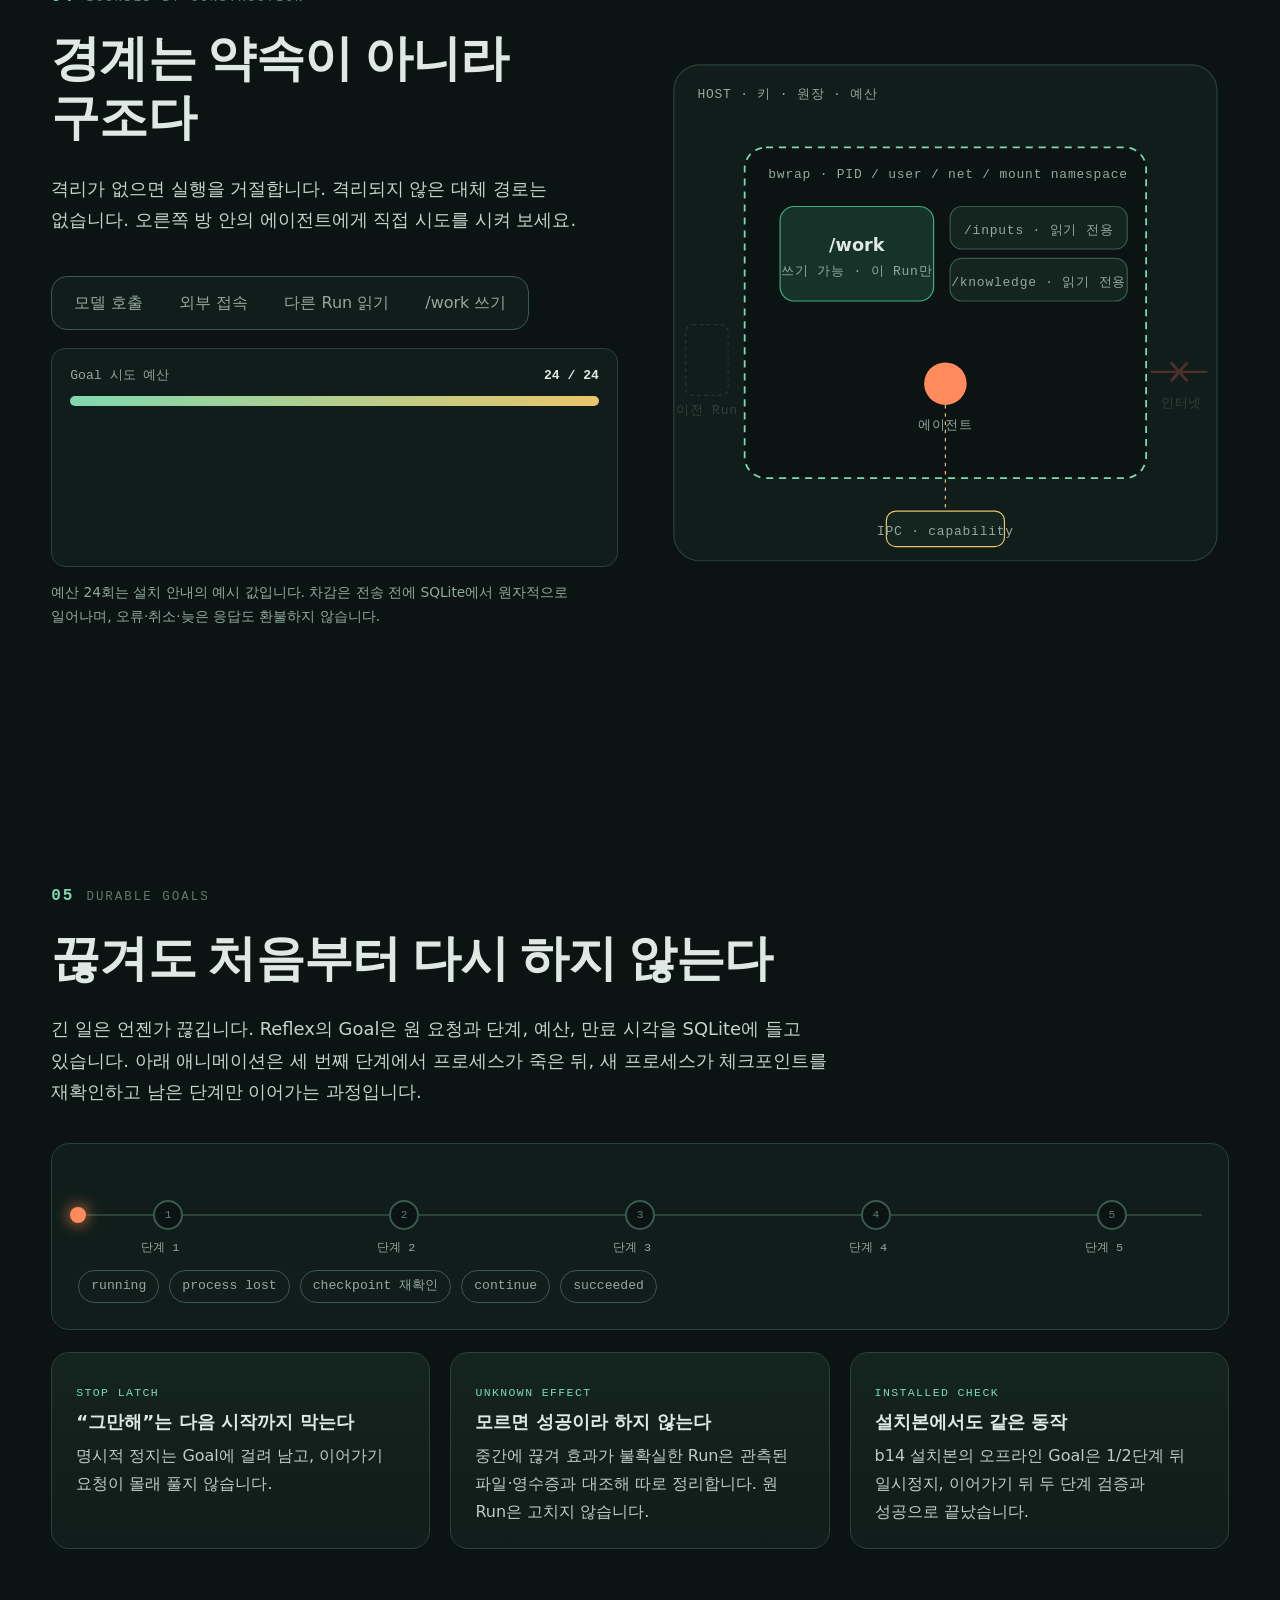
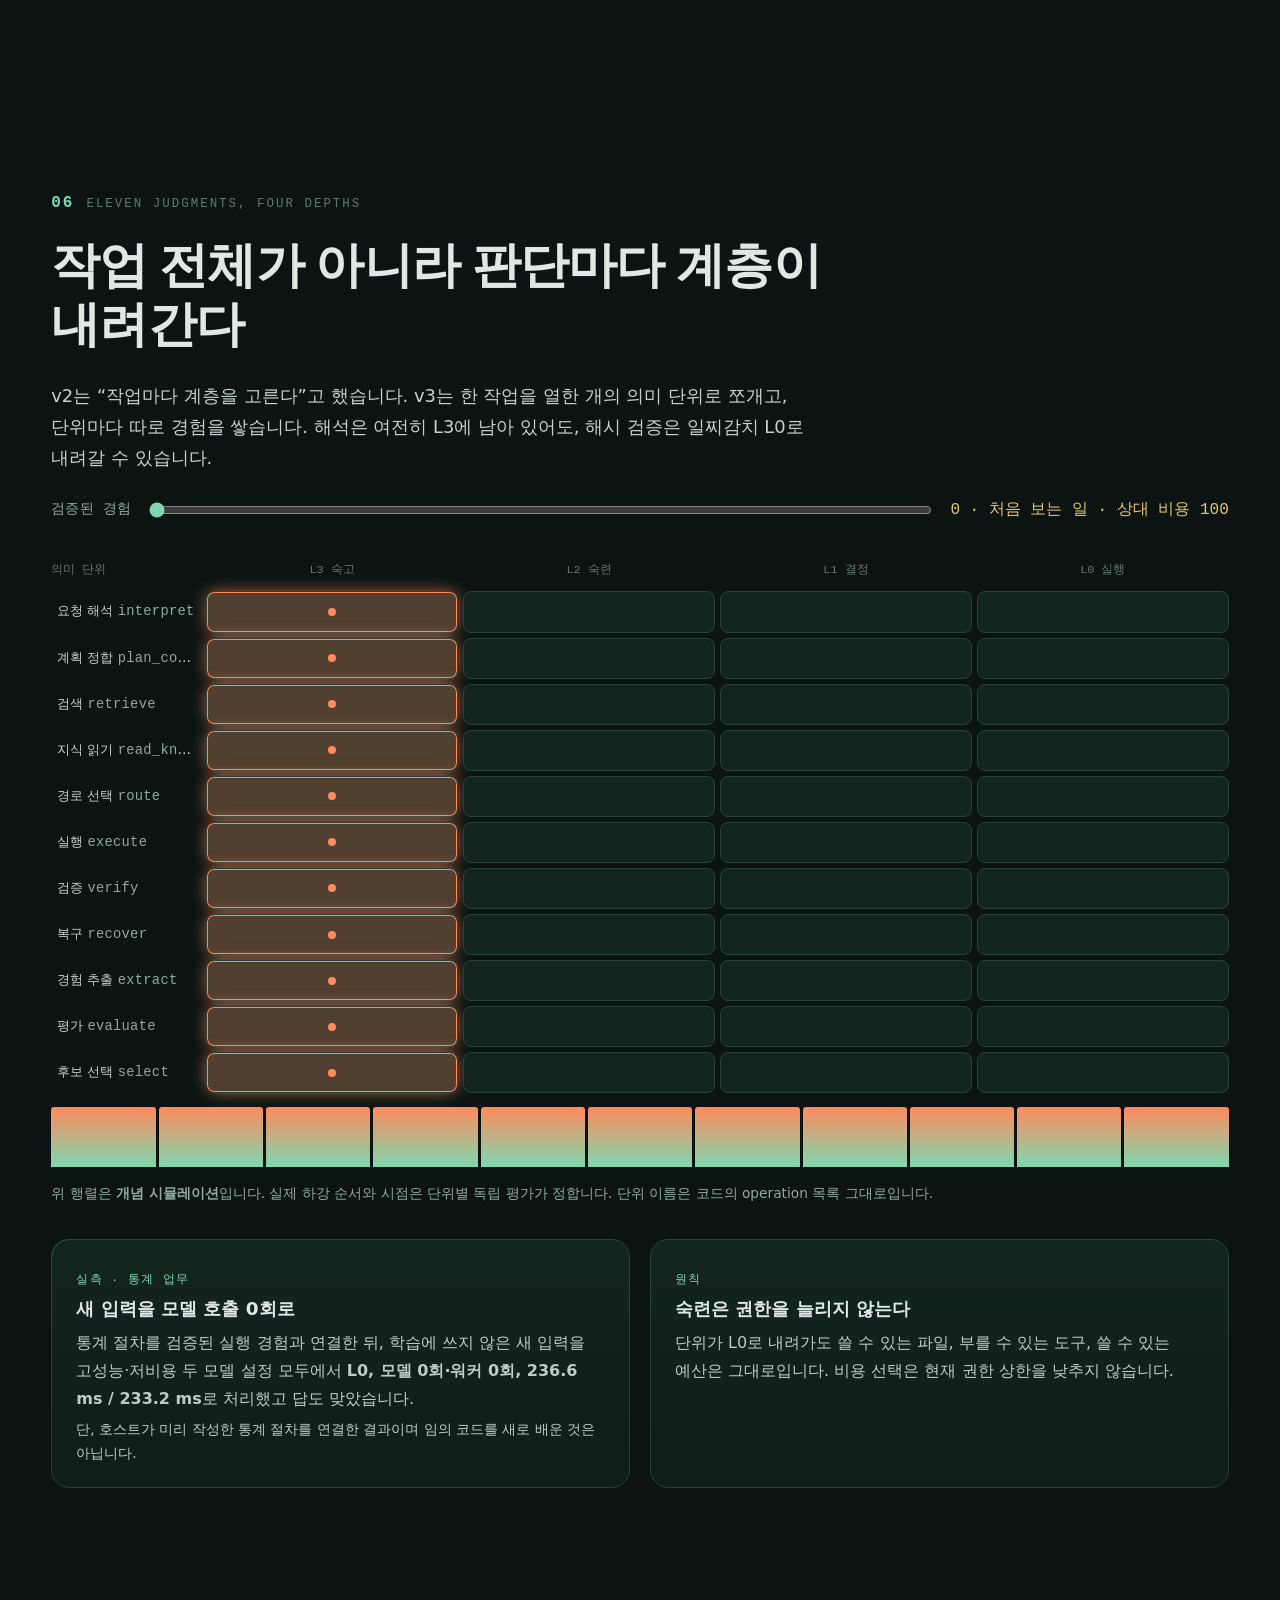
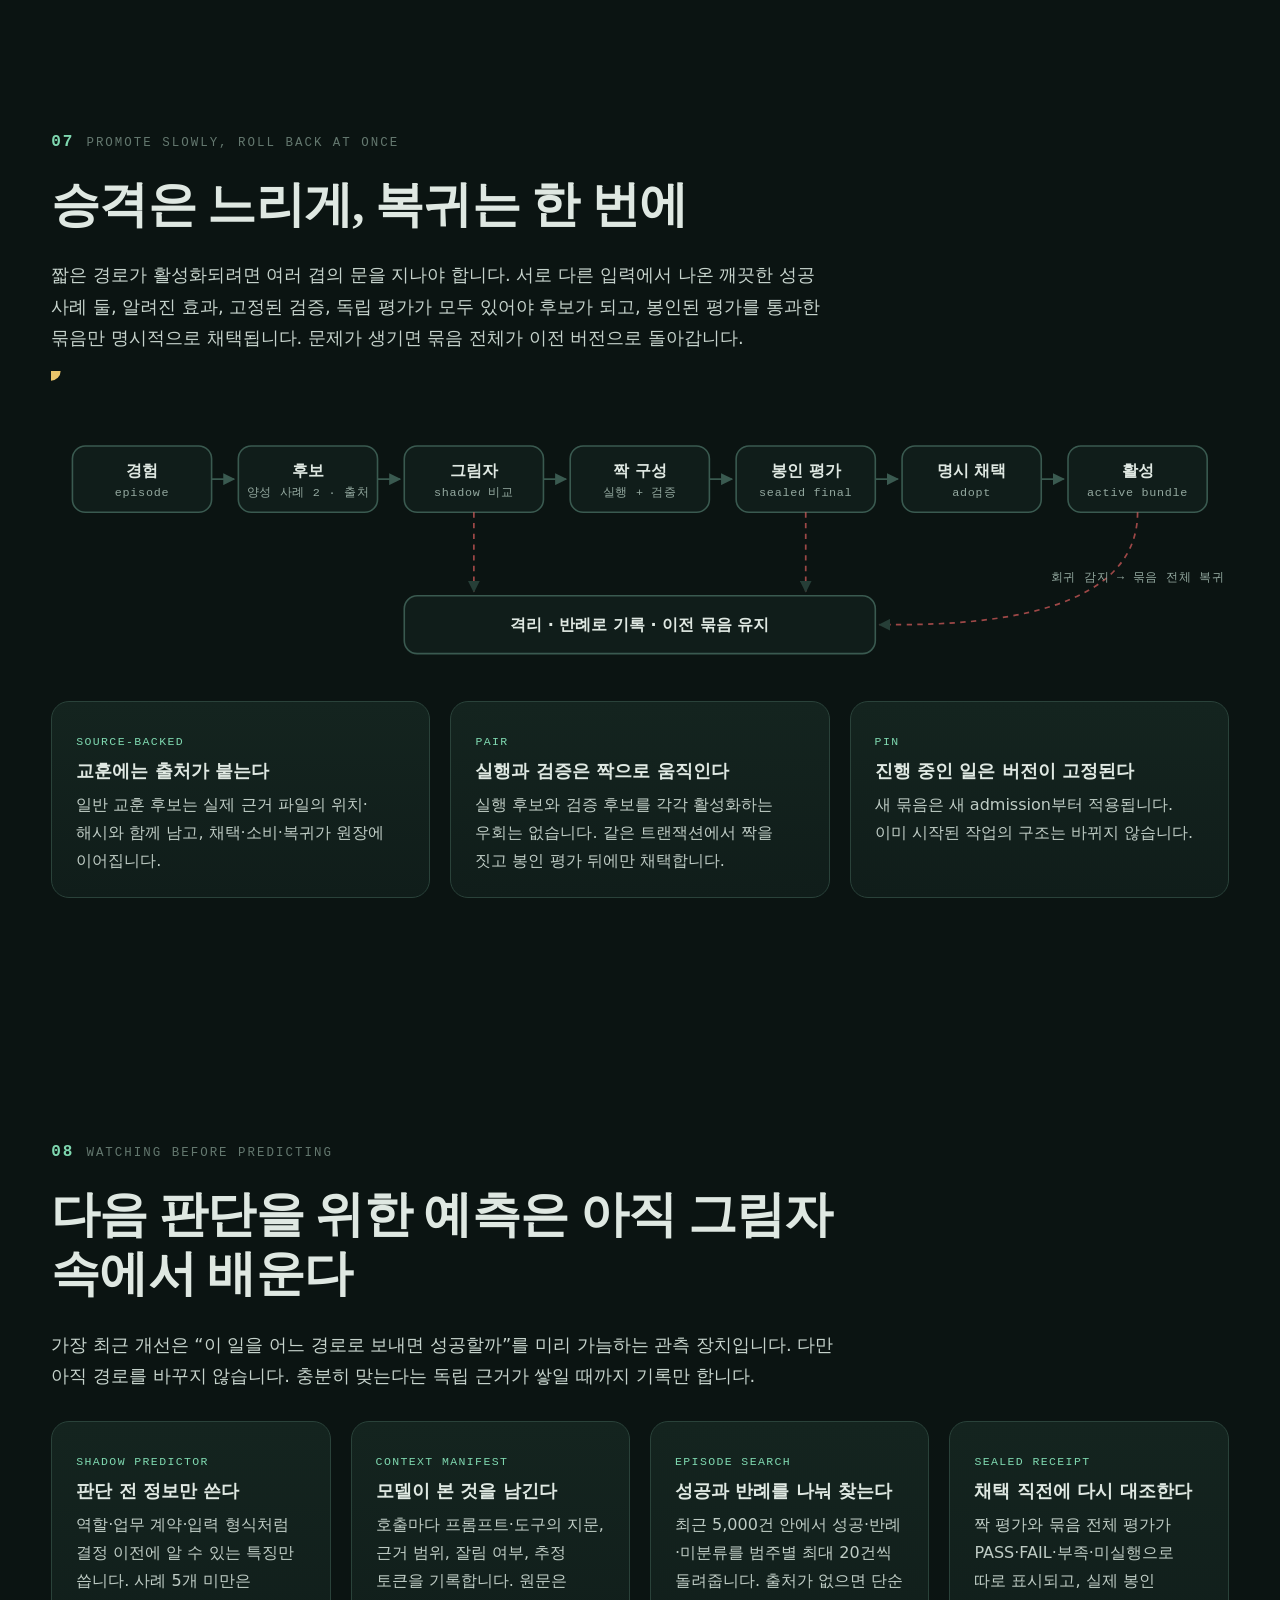
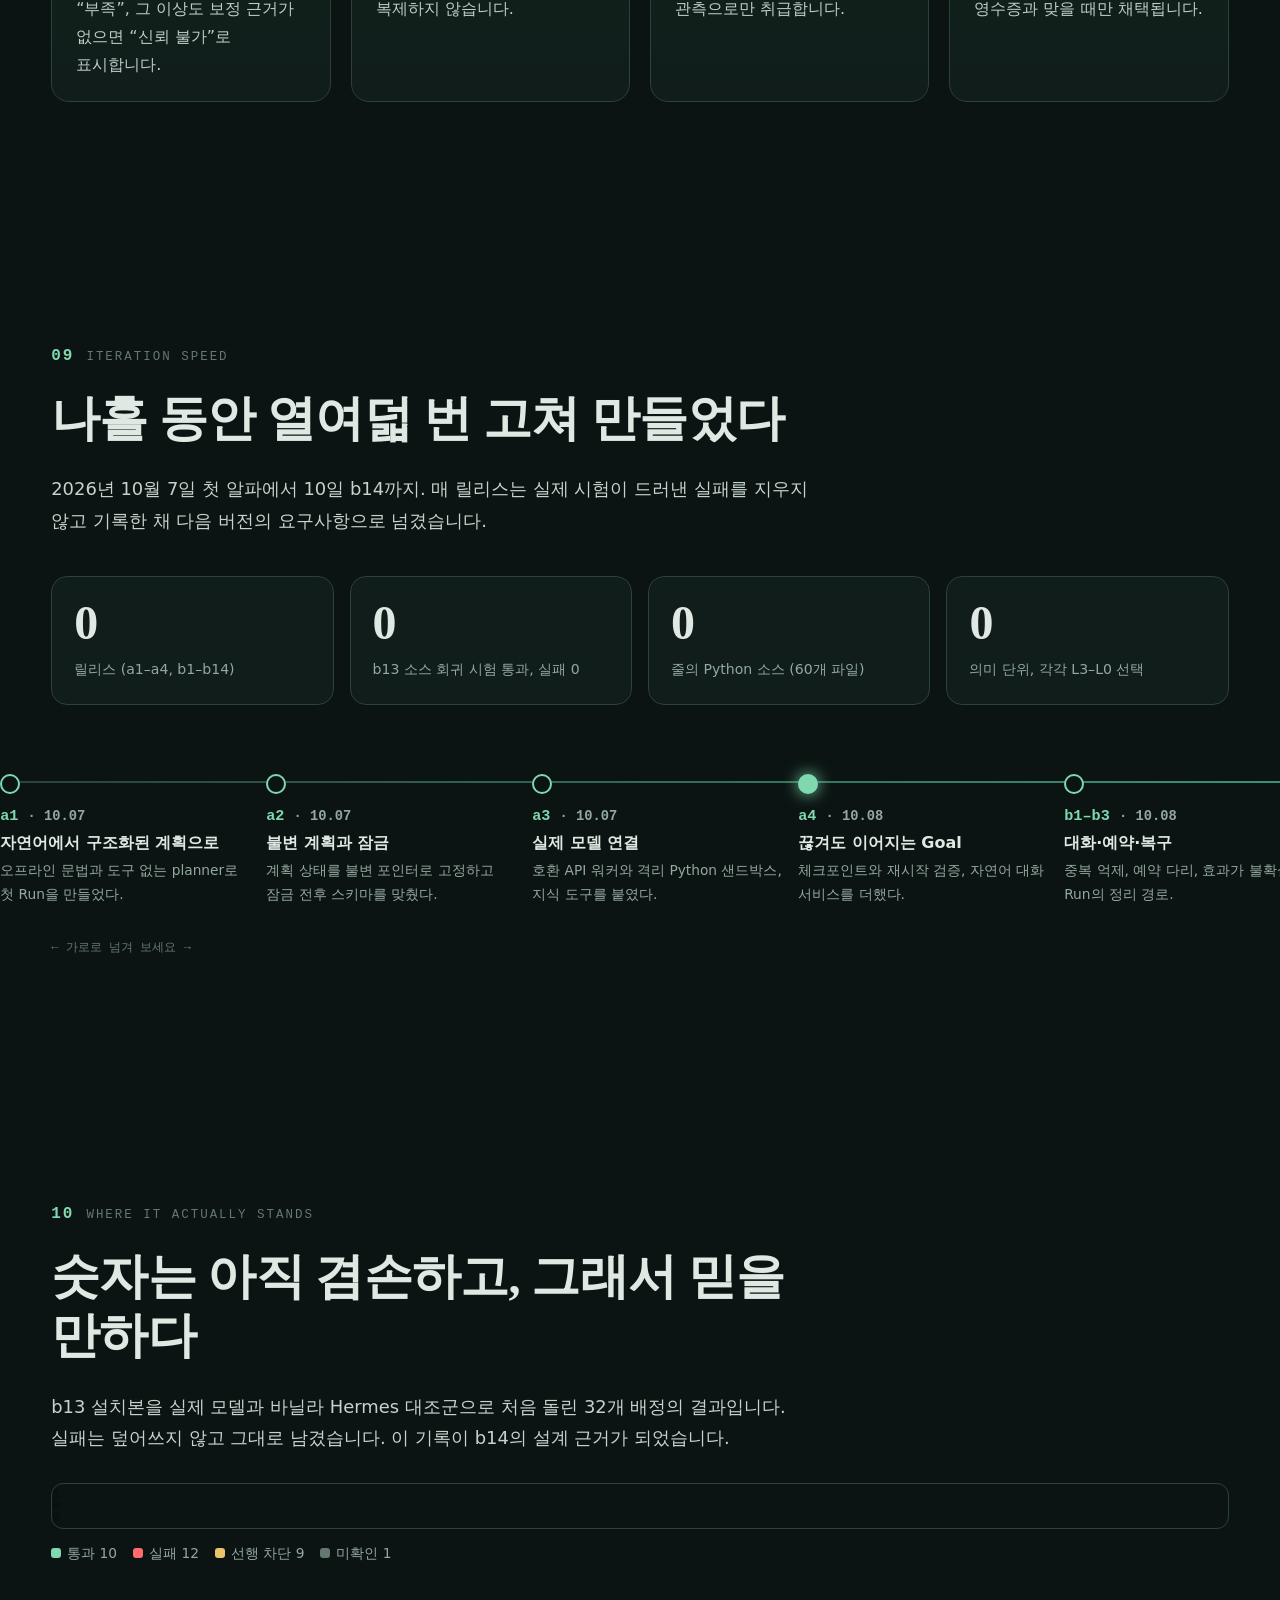
==== commit 0b8ca6f2: "Add REFLEX v3 concept page with motion graphics and point root to v3 Co-Authored-By: Claude Opus 5.5" ====
--- a/index.html
+++ b/index.html
@@ -3,14 +3,14 @@
 <head>
   <meta charset="utf-8">
   <meta name="viewport" content="width=device-width, initial-scale=1">
-  <meta http-equiv="refresh" content="0; url=versions/v2/">
-  <meta name="description" content="REFLEX v2 — 행동을 배우고 구조를 진화시키는 에이전트 컨셉 문서.">
+  <meta http-equiv="refresh" content="0; url=versions/v3/">
+  <meta name="description" content="REFLEX v3 — 검증 가능한 바닥 위에서 판단 경로를 짧게 만드는 에이전트 하네스 컨셉 문서.">
   <title>REFLEX Agent Concept</title>
 </head>
 <body>
   <main>
     <h1>REFLEX Agent Concept</h1>
-    <p>REFLEX v2 문서로 이동합니다. 자동으로 이동하지 않으면 <a href="versions/v2/">REFLEX v2 문서 열기</a>.</p>
+    <p>최신 REFLEX v3 문서로 이동합니다. 자동으로 이동하지 않으면 <a href="versions/v3/">REFLEX v3 문서 열기</a>. 이전 버전: <a href="versions/v2/">v2</a> · <a href="versions/v1/">v1</a>.</p>
   </main>
 </body>
 </html>
